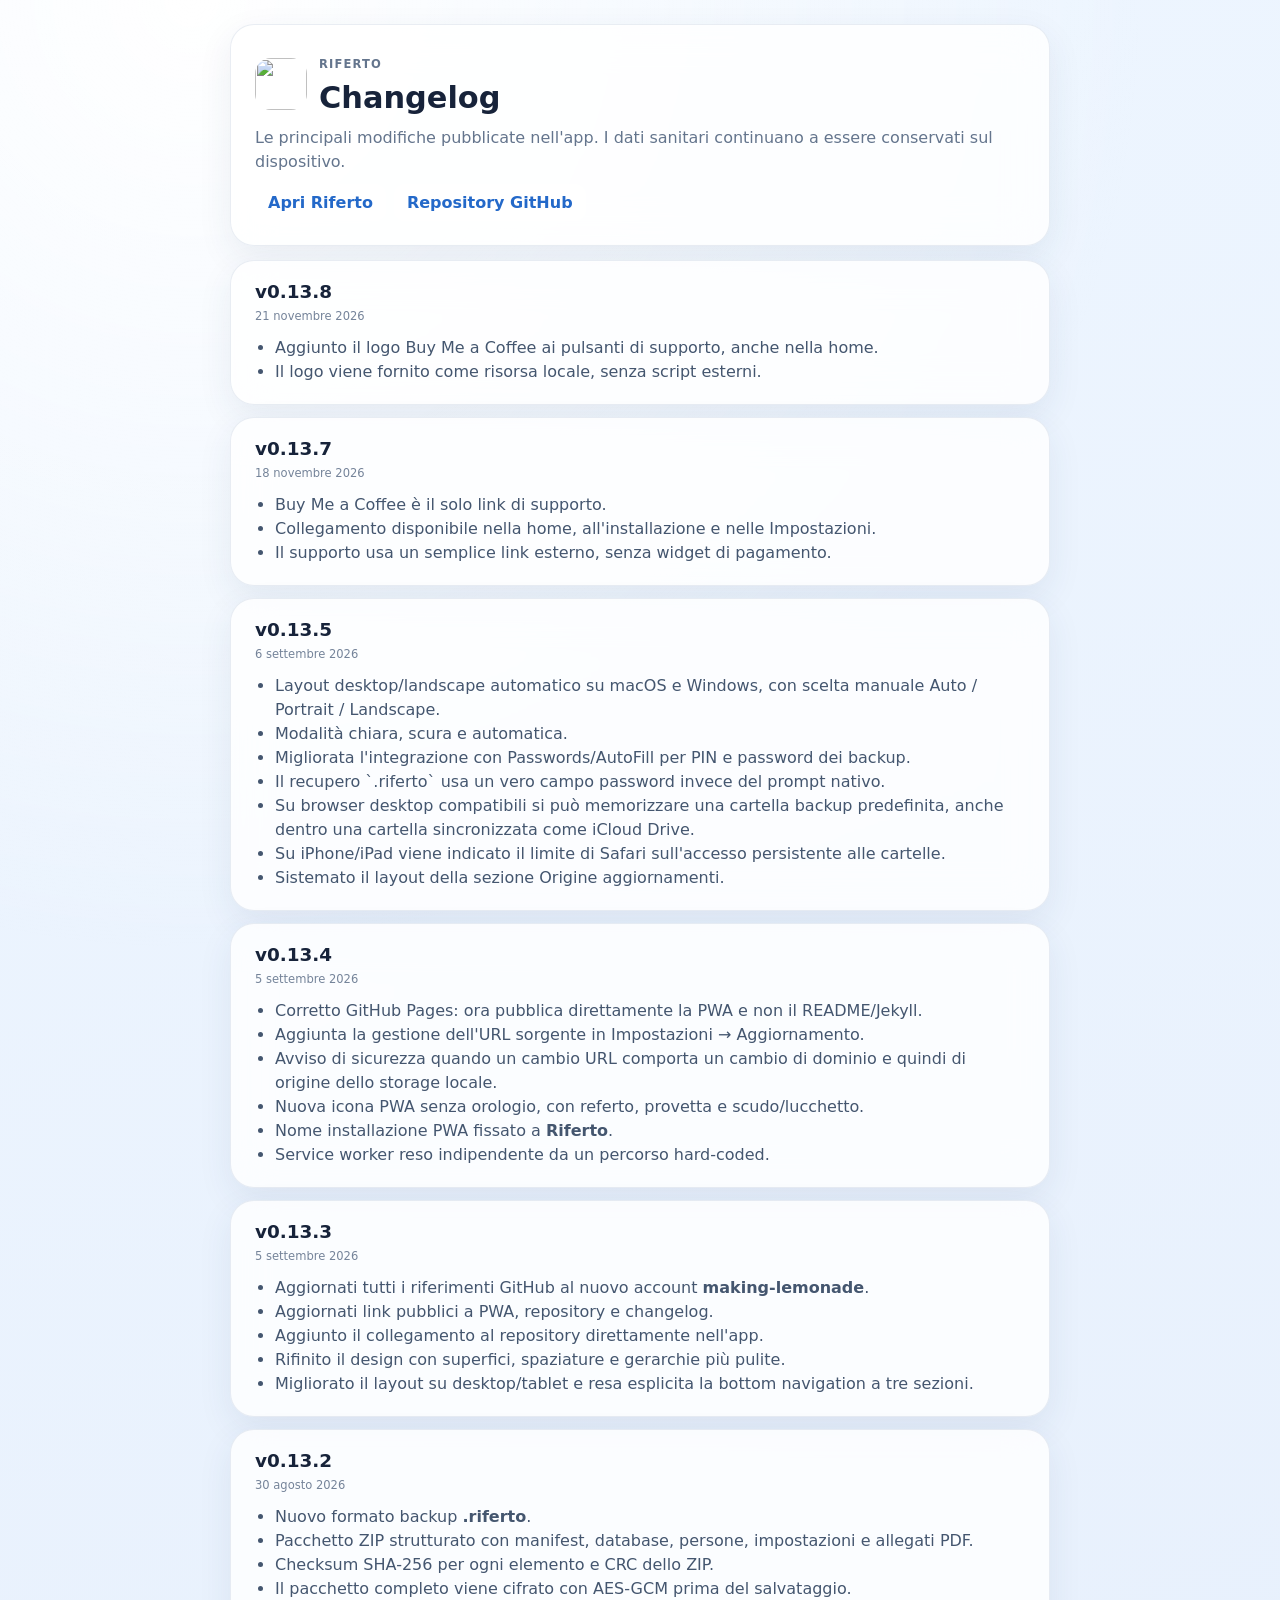
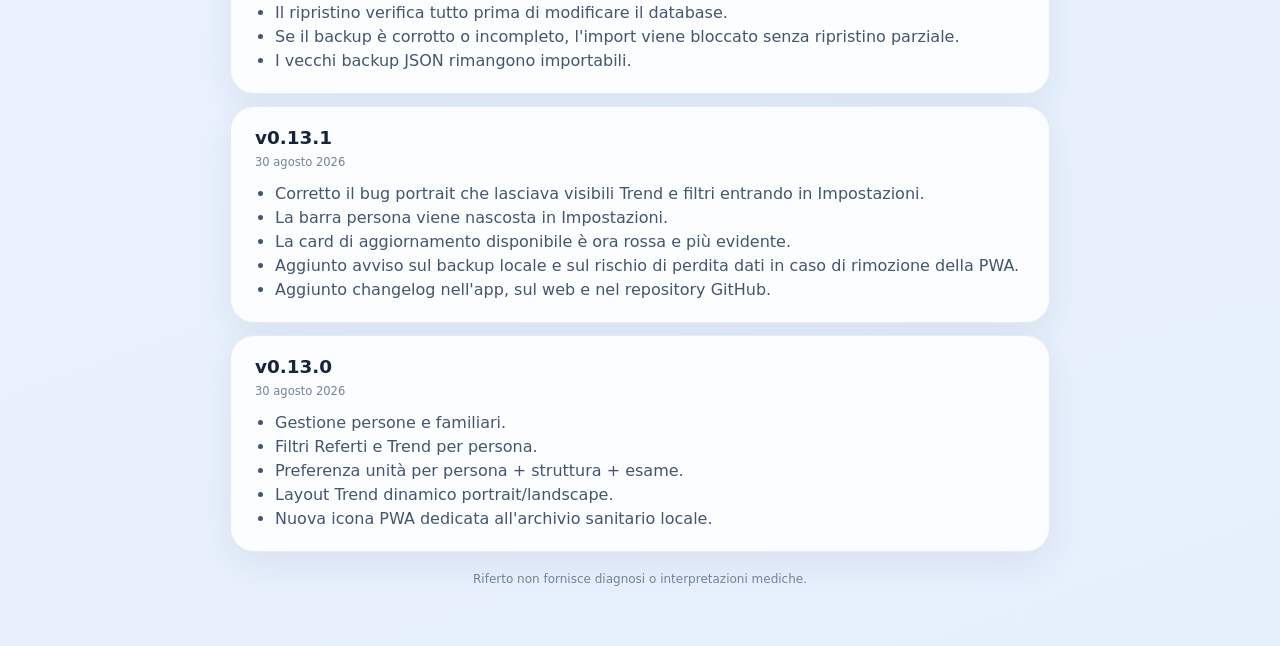
==== riferto/changelog.html @ 2cb1ea5f "ui: add Buy Me a Coffee logo to Riferto v0.13.8" ====
<!doctype html>
<html lang="it">
<head>
  <meta charset="utf-8">
  <meta name="viewport" content="width=device-width,initial-scale=1,viewport-fit=cover">
  <meta name="theme-color" content="#eef4ff">
  <title>Riferto — Changelog</title>
  <link rel="icon" type="image/svg+xml" href="./icon-riferto.svg?v=0.13.5">
  <style>
    :root{font-family:-apple-system,BlinkMacSystemFont,"SF Pro Text",Inter,system-ui,sans-serif;color:#17233a;background:#eef4ff}*{box-sizing:border-box}body{margin:0;min-height:100vh;background:radial-gradient(circle at 15% 0,#fff 0,transparent 38%),linear-gradient(160deg,#eef6ff,#e6effc);padding:24px 16px 48px}.wrap{width:min(820px,100%);margin:auto}.head,.release{background:rgba(255,255,255,.82);backdrop-filter:blur(20px);border:1px solid rgba(83,116,160,.13);box-shadow:0 12px 35px rgba(43,69,108,.08);border-radius:24px}.head{padding:24px;margin-bottom:14px}.brand{display:flex;align-items:center;gap:12px}.icon{width:52px;height:52px;border-radius:16px}.eyebrow{font-size:.72rem;text-transform:uppercase;letter-spacing:.1em;color:#67809f;font-weight:800;margin:0}.head h1{margin:3px 0 4px;font-size:1.9rem}.head p{color:#64758d;margin:7px 0;line-height:1.5}.links{display:flex;flex-wrap:wrap;gap:8px;margin-top:10px}.back{display:inline-flex;padding:9px 13px;border-radius:12px;background:#fff;color:#2469c9;text-decoration:none;font-weight:750}.release{padding:18px 20px;margin-bottom:12px}.release h2{margin:0 0 3px;font-size:1.15rem}.release time{font-size:.72rem;color:#75849a}.release ul{margin:12px 0 0;padding-left:20px;color:#44566f;line-height:1.5}.note{font-size:.75rem;color:#75849a;margin-top:20px;text-align:center}@media(min-width:760px){.release{padding:20px 24px}}
  </style>
</head>
<body><main class="wrap">
  <section class="head"><div class="brand"><img class="icon" src="./icon-riferto.svg?v=0.13.5" alt=""><div><p class="eyebrow">Riferto</p><h1>Changelog</h1></div></div><p>Le principali modifiche pubblicate nell'app. I dati sanitari continuano a essere conservati sul dispositivo.</p><div class="links"><a class="back" href="./">Apri Riferto</a><a class="back" href="https://github.com/making-lemonade/riferto" target="_blank" rel="noopener">Repository GitHub</a></div></section>
  <article class="release"><h2>v0.13.8</h2><time>21 novembre 2026</time><ul><li>Aggiunto il logo Buy Me a Coffee ai pulsanti di supporto, anche nella home.</li><li>Il logo viene fornito come risorsa locale, senza script esterni.</li></ul></article>
  <article class="release"><h2>v0.13.7</h2><time>18 novembre 2026</time><ul><li>Buy Me a Coffee è il solo link di supporto.</li><li>Collegamento disponibile nella home, all'installazione e nelle Impostazioni.</li><li>Il supporto usa un semplice link esterno, senza widget di pagamento.</li></ul></article>
  <article class="release"><h2>v0.13.5</h2><time>6 settembre 2026</time><ul><li>Layout desktop/landscape automatico su macOS e Windows, con scelta manuale Auto / Portrait / Landscape.</li><li>Modalità chiara, scura e automatica.</li><li>Migliorata l'integrazione con Passwords/AutoFill per PIN e password dei backup.</li><li>Il recupero `.riferto` usa un vero campo password invece del prompt nativo.</li><li>Su browser desktop compatibili si può memorizzare una cartella backup predefinita, anche dentro una cartella sincronizzata come iCloud Drive.</li><li>Su iPhone/iPad viene indicato il limite di Safari sull'accesso persistente alle cartelle.</li><li>Sistemato il layout della sezione Origine aggiornamenti.</li></ul></article>
  <article class="release"><h2>v0.13.4</h2><time>5 settembre 2026</time><ul><li>Corretto GitHub Pages: ora pubblica direttamente la PWA e non il README/Jekyll.</li><li>Aggiunta la gestione dell'URL sorgente in Impostazioni → Aggiornamento.</li><li>Avviso di sicurezza quando un cambio URL comporta un cambio di dominio e quindi di origine dello storage locale.</li><li>Nuova icona PWA senza orologio, con referto, provetta e scudo/lucchetto.</li><li>Nome installazione PWA fissato a <strong>Riferto</strong>.</li><li>Service worker reso indipendente da un percorso hard-coded.</li></ul></article>
  <article class="release"><h2>v0.13.3</h2><time>5 settembre 2026</time><ul><li>Aggiornati tutti i riferimenti GitHub al nuovo account <strong>making-lemonade</strong>.</li><li>Aggiornati link pubblici a PWA, repository e changelog.</li><li>Aggiunto il collegamento al repository direttamente nell'app.</li><li>Rifinito il design con superfici, spaziature e gerarchie più pulite.</li><li>Migliorato il layout su desktop/tablet e resa esplicita la bottom navigation a tre sezioni.</li></ul></article>
  <article class="release"><h2>v0.13.2</h2><time>30 agosto 2026</time><ul><li>Nuovo formato backup <strong>.riferto</strong>.</li><li>Pacchetto ZIP strutturato con manifest, database, persone, impostazioni e allegati PDF.</li><li>Checksum SHA-256 per ogni elemento e CRC dello ZIP.</li><li>Il pacchetto completo viene cifrato con AES-GCM prima del salvataggio.</li><li>Il ripristino verifica tutto prima di modificare il database.</li><li>Se il backup è corrotto o incompleto, l'import viene bloccato senza ripristino parziale.</li><li>I vecchi backup JSON rimangono importabili.</li></ul></article>
  <article class="release"><h2>v0.13.1</h2><time>30 agosto 2026</time><ul><li>Corretto il bug portrait che lasciava visibili Trend e filtri entrando in Impostazioni.</li><li>La barra persona viene nascosta in Impostazioni.</li><li>La card di aggiornamento disponibile è ora rossa e più evidente.</li><li>Aggiunto avviso sul backup locale e sul rischio di perdita dati in caso di rimozione della PWA.</li><li>Aggiunto changelog nell'app, sul web e nel repository GitHub.</li></ul></article>
  <article class="release"><h2>v0.13.0</h2><time>30 agosto 2026</time><ul><li>Gestione persone e familiari.</li><li>Filtri Referti e Trend per persona.</li><li>Preferenza unità per persona + struttura + esame.</li><li>Layout Trend dinamico portrait/landscape.</li><li>Nuova icona PWA dedicata all'archivio sanitario locale.</li></ul></article>
  <p class="note">Riferto non fornisce diagnosi o interpretazioni mediche.</p>
</main></body></html>
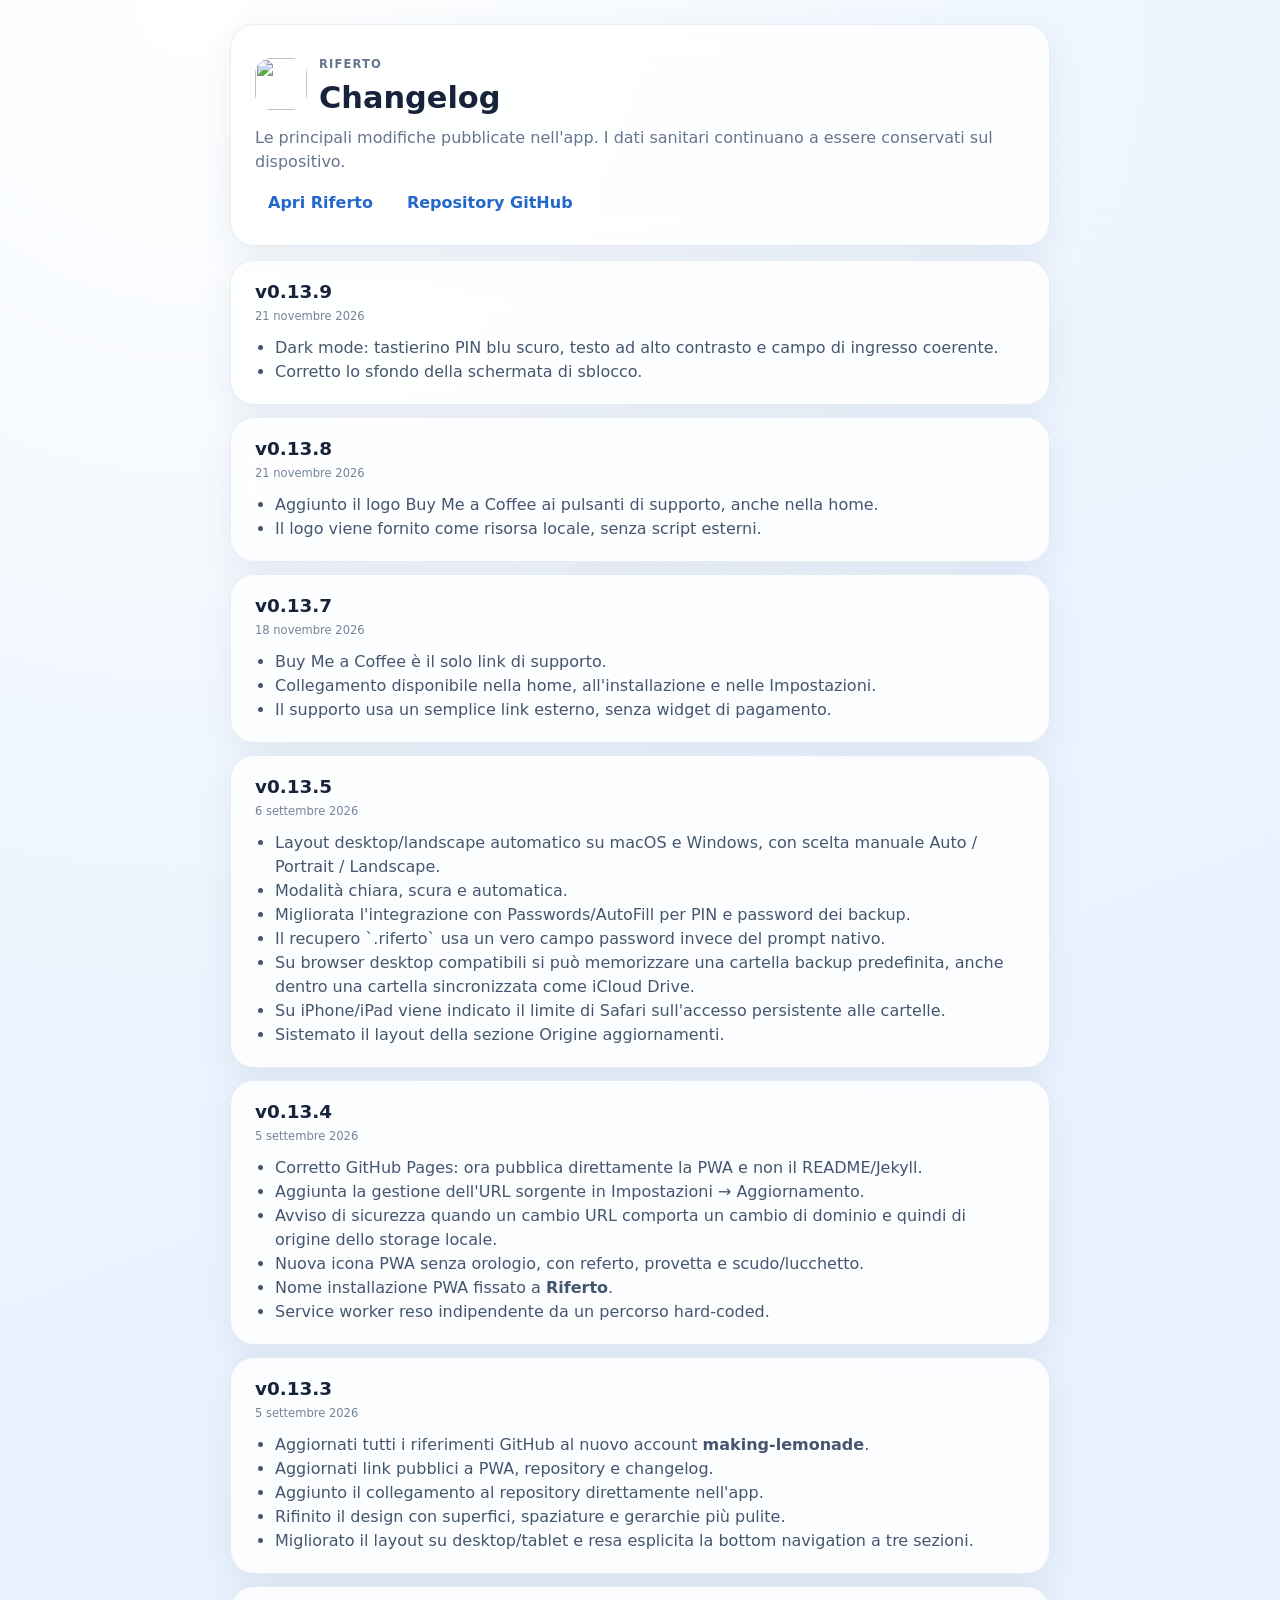
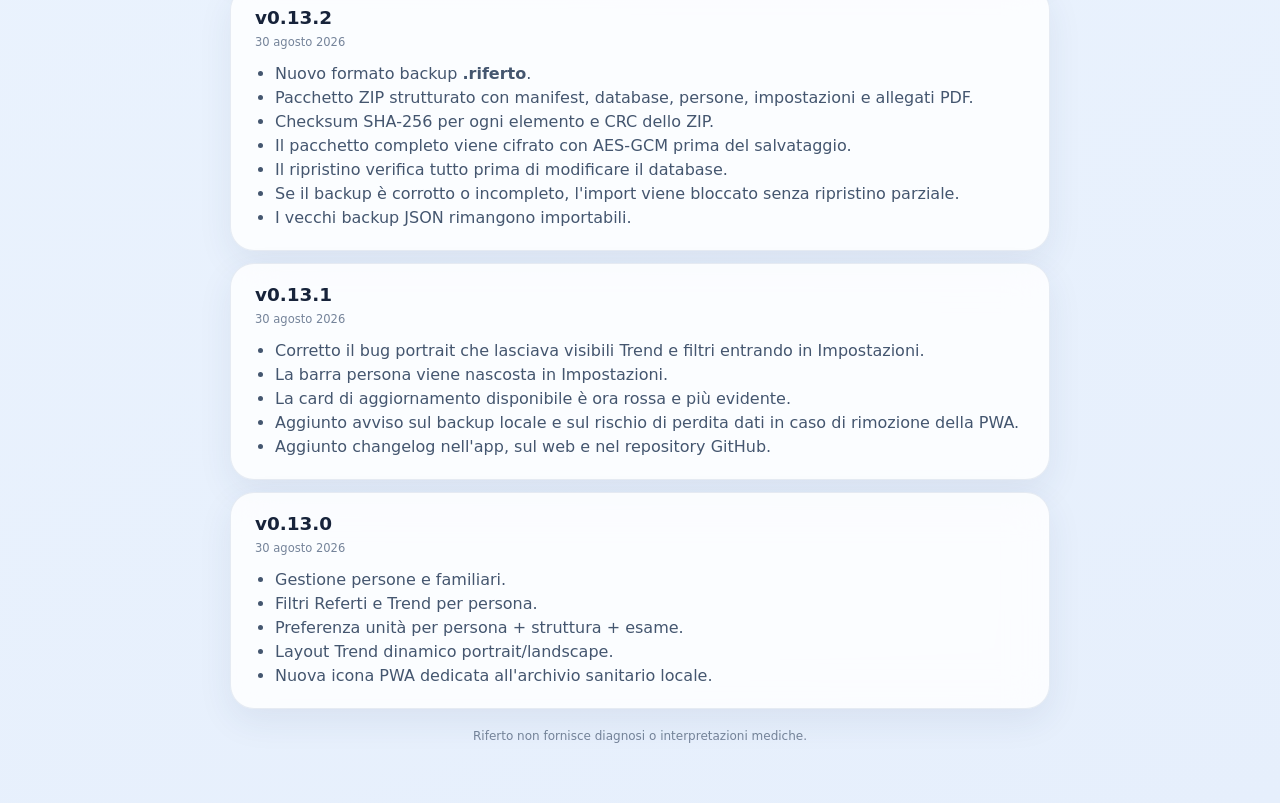
==== commit 3cb9f584: "fix: improve dark-mode unlock contrast (Riferto v0.13.9)" ====
--- a/riferto/changelog.html
+++ b/riferto/changelog.html
@@ -12,6 +12,7 @@
 </head>
 <body><main class="wrap">
   <section class="head"><div class="brand"><img class="icon" src="./icon-riferto.svg?v=0.13.5" alt=""><div><p class="eyebrow">Riferto</p><h1>Changelog</h1></div></div><p>Le principali modifiche pubblicate nell'app. I dati sanitari continuano a essere conservati sul dispositivo.</p><div class="links"><a class="back" href="./">Apri Riferto</a><a class="back" href="https://github.com/making-lemonade/riferto" target="_blank" rel="noopener">Repository GitHub</a></div></section>
+  <article class="release"><h2>v0.13.9</h2><time>21 novembre 2026</time><ul><li>Dark mode: tastierino PIN blu scuro, testo ad alto contrasto e campo di ingresso coerente.</li><li>Corretto lo sfondo della schermata di sblocco.</li></ul></article>
   <article class="release"><h2>v0.13.8</h2><time>21 novembre 2026</time><ul><li>Aggiunto il logo Buy Me a Coffee ai pulsanti di supporto, anche nella home.</li><li>Il logo viene fornito come risorsa locale, senza script esterni.</li></ul></article>
   <article class="release"><h2>v0.13.7</h2><time>18 novembre 2026</time><ul><li>Buy Me a Coffee è il solo link di supporto.</li><li>Collegamento disponibile nella home, all'installazione e nelle Impostazioni.</li><li>Il supporto usa un semplice link esterno, senza widget di pagamento.</li></ul></article>
   <article class="release"><h2>v0.13.5</h2><time>6 settembre 2026</time><ul><li>Layout desktop/landscape automatico su macOS e Windows, con scelta manuale Auto / Portrait / Landscape.</li><li>Modalità chiara, scura e automatica.</li><li>Migliorata l'integrazione con Passwords/AutoFill per PIN e password dei backup.</li><li>Il recupero `.riferto` usa un vero campo password invece del prompt nativo.</li><li>Su browser desktop compatibili si può memorizzare una cartella backup predefinita, anche dentro una cartella sincronizzata come iCloud Drive.</li><li>Su iPhone/iPad viene indicato il limite di Safari sull'accesso persistente alle cartelle.</li><li>Sistemato il layout della sezione Origine aggiornamenti.</li></ul></article>
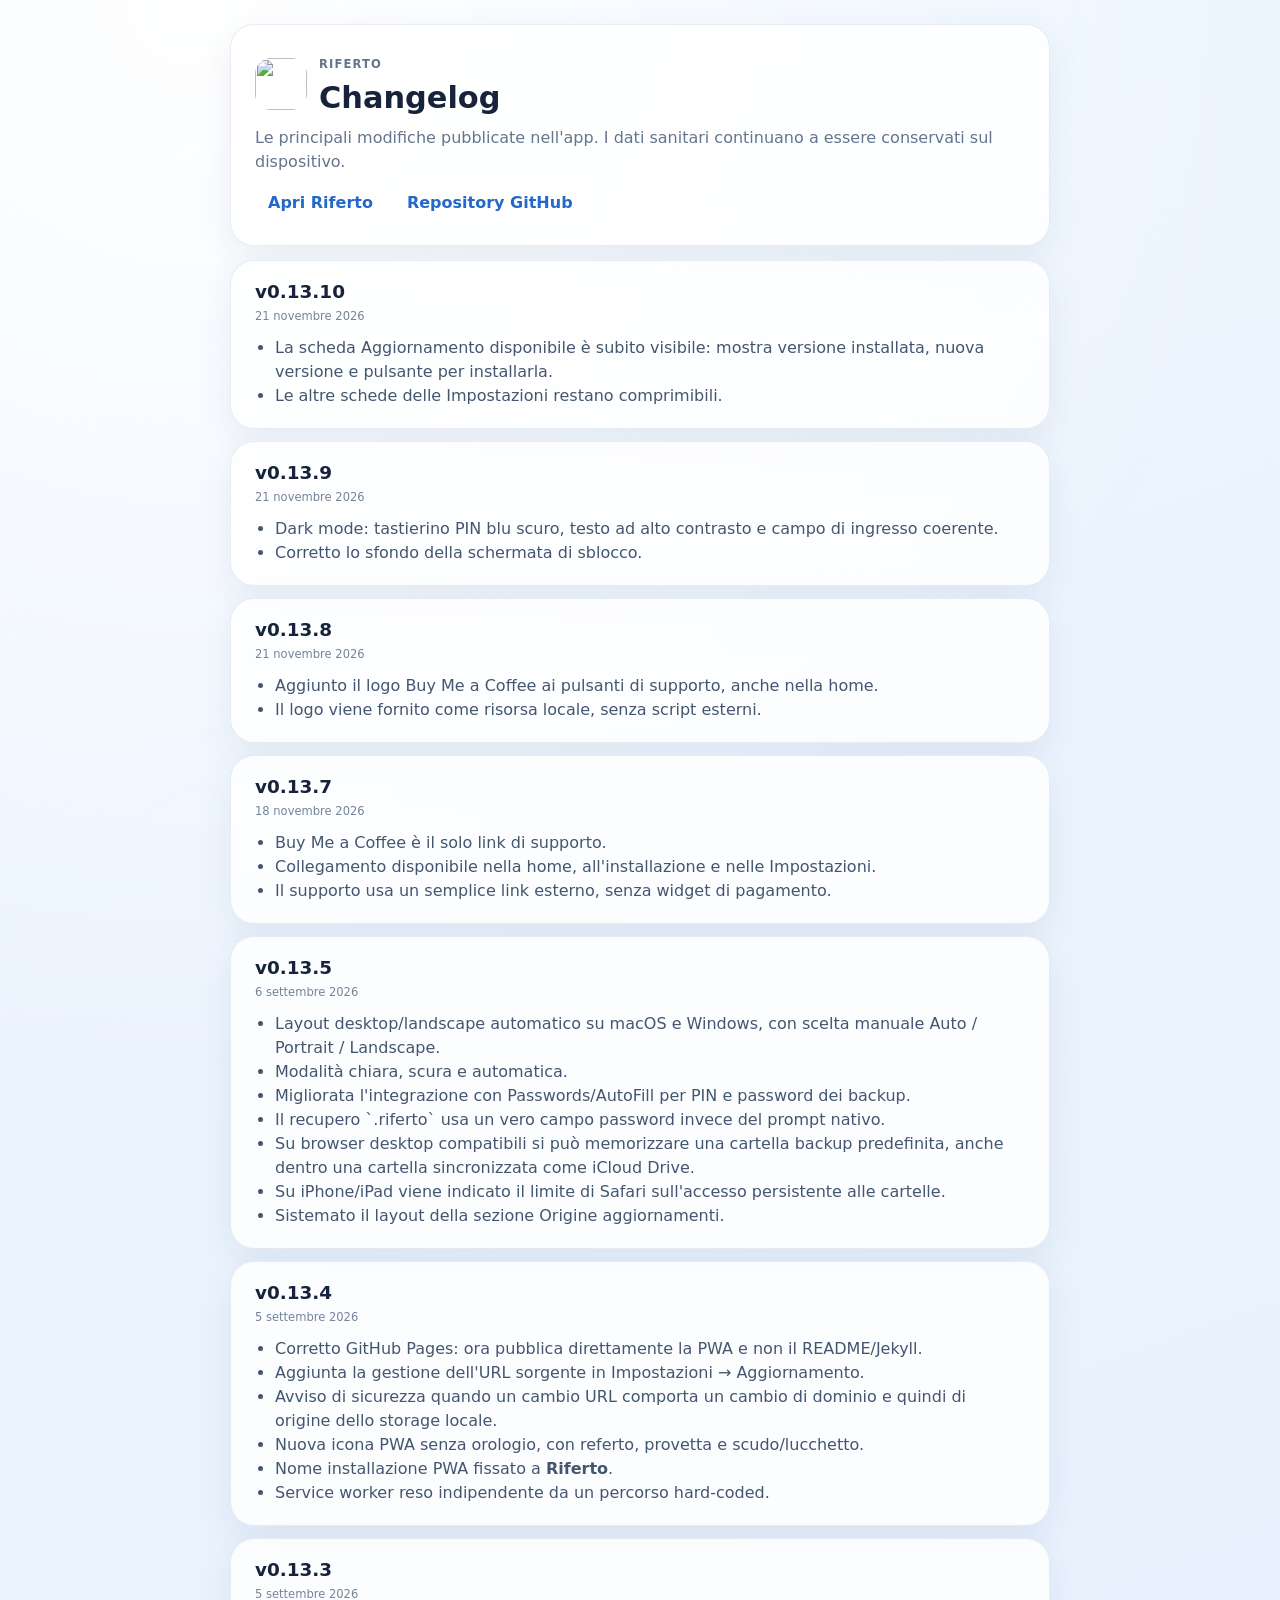
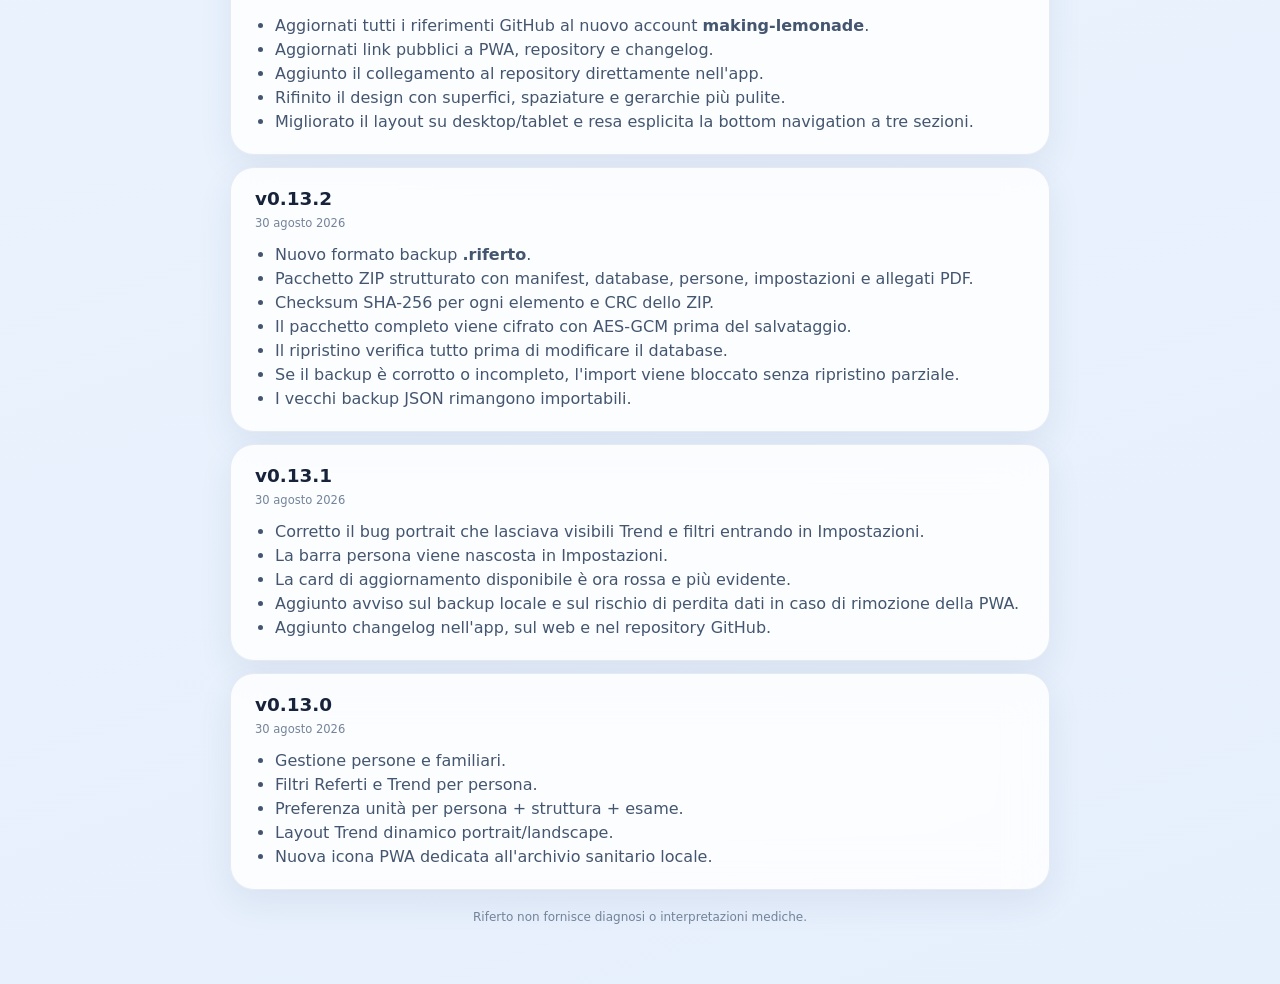
==== commit fd165001: "fix: show available updates and install button without expanding settings (v0.13.10)" ====
--- a/riferto/changelog.html
+++ b/riferto/changelog.html
@@ -12,6 +12,7 @@
 </head>
 <body><main class="wrap">
   <section class="head"><div class="brand"><img class="icon" src="./icon-riferto.svg?v=0.13.5" alt=""><div><p class="eyebrow">Riferto</p><h1>Changelog</h1></div></div><p>Le principali modifiche pubblicate nell'app. I dati sanitari continuano a essere conservati sul dispositivo.</p><div class="links"><a class="back" href="./">Apri Riferto</a><a class="back" href="https://github.com/making-lemonade/riferto" target="_blank" rel="noopener">Repository GitHub</a></div></section>
+  <article class="release"><h2>v0.13.10</h2><time>21 novembre 2026</time><ul><li>La scheda Aggiornamento disponibile è subito visibile: mostra versione installata, nuova versione e pulsante per installarla.</li><li>Le altre schede delle Impostazioni restano comprimibili.</li></ul></article>
   <article class="release"><h2>v0.13.9</h2><time>21 novembre 2026</time><ul><li>Dark mode: tastierino PIN blu scuro, testo ad alto contrasto e campo di ingresso coerente.</li><li>Corretto lo sfondo della schermata di sblocco.</li></ul></article>
   <article class="release"><h2>v0.13.8</h2><time>21 novembre 2026</time><ul><li>Aggiunto il logo Buy Me a Coffee ai pulsanti di supporto, anche nella home.</li><li>Il logo viene fornito come risorsa locale, senza script esterni.</li></ul></article>
   <article class="release"><h2>v0.13.7</h2><time>18 novembre 2026</time><ul><li>Buy Me a Coffee è il solo link di supporto.</li><li>Collegamento disponibile nella home, all'installazione e nelle Impostazioni.</li><li>Il supporto usa un semplice link esterno, senza widget di pagamento.</li></ul></article>
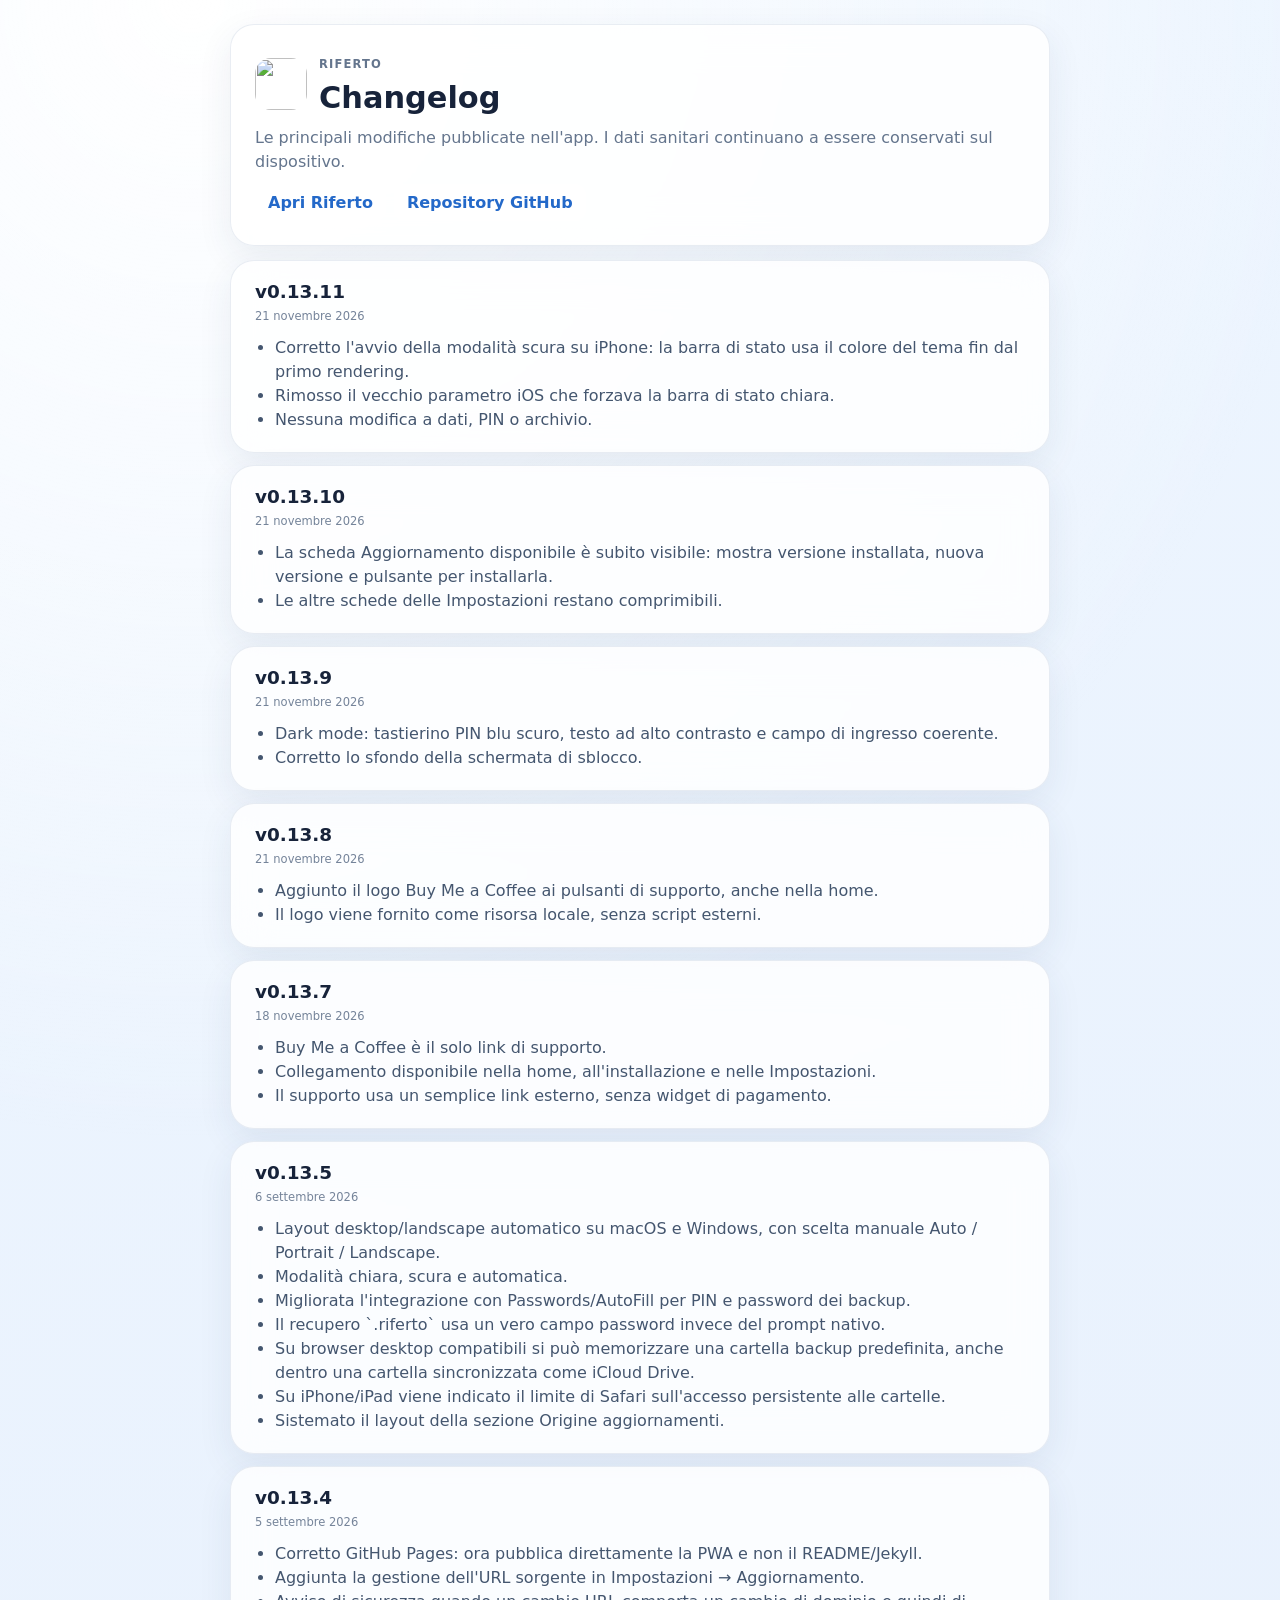
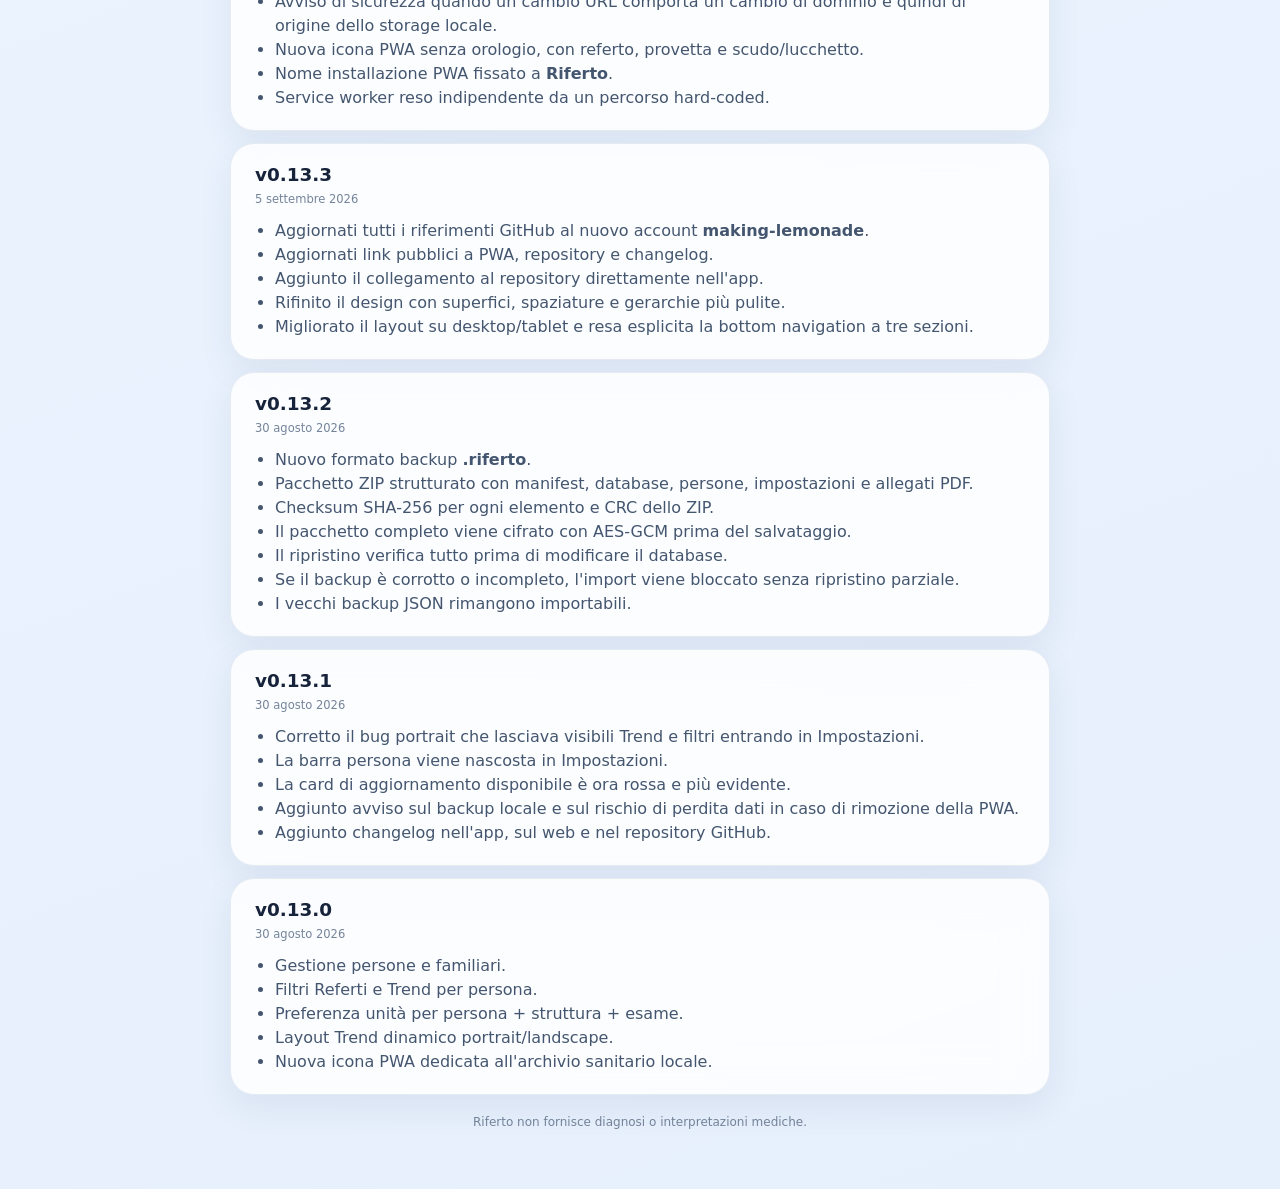
==== commit 90c6f1a7: "fix(iOS): match standalone status bar to initial Riferto theme (v0.13.11)" ====
--- a/riferto/changelog.html
+++ b/riferto/changelog.html
@@ -12,6 +12,7 @@
 </head>
 <body><main class="wrap">
   <section class="head"><div class="brand"><img class="icon" src="./icon-riferto.svg?v=0.13.5" alt=""><div><p class="eyebrow">Riferto</p><h1>Changelog</h1></div></div><p>Le principali modifiche pubblicate nell'app. I dati sanitari continuano a essere conservati sul dispositivo.</p><div class="links"><a class="back" href="./">Apri Riferto</a><a class="back" href="https://github.com/making-lemonade/riferto" target="_blank" rel="noopener">Repository GitHub</a></div></section>
+  <article class="release"><h2>v0.13.11</h2><time>21 novembre 2026</time><ul><li>Corretto l'avvio della modalità scura su iPhone: la barra di stato usa il colore del tema fin dal primo rendering.</li><li>Rimosso il vecchio parametro iOS che forzava la barra di stato chiara.</li><li>Nessuna modifica a dati, PIN o archivio.</li></ul></article>
   <article class="release"><h2>v0.13.10</h2><time>21 novembre 2026</time><ul><li>La scheda Aggiornamento disponibile è subito visibile: mostra versione installata, nuova versione e pulsante per installarla.</li><li>Le altre schede delle Impostazioni restano comprimibili.</li></ul></article>
   <article class="release"><h2>v0.13.9</h2><time>21 novembre 2026</time><ul><li>Dark mode: tastierino PIN blu scuro, testo ad alto contrasto e campo di ingresso coerente.</li><li>Corretto lo sfondo della schermata di sblocco.</li></ul></article>
   <article class="release"><h2>v0.13.8</h2><time>21 novembre 2026</time><ul><li>Aggiunto il logo Buy Me a Coffee ai pulsanti di supporto, anche nella home.</li><li>Il logo viene fornito come risorsa locale, senza script esterni.</li></ul></article>
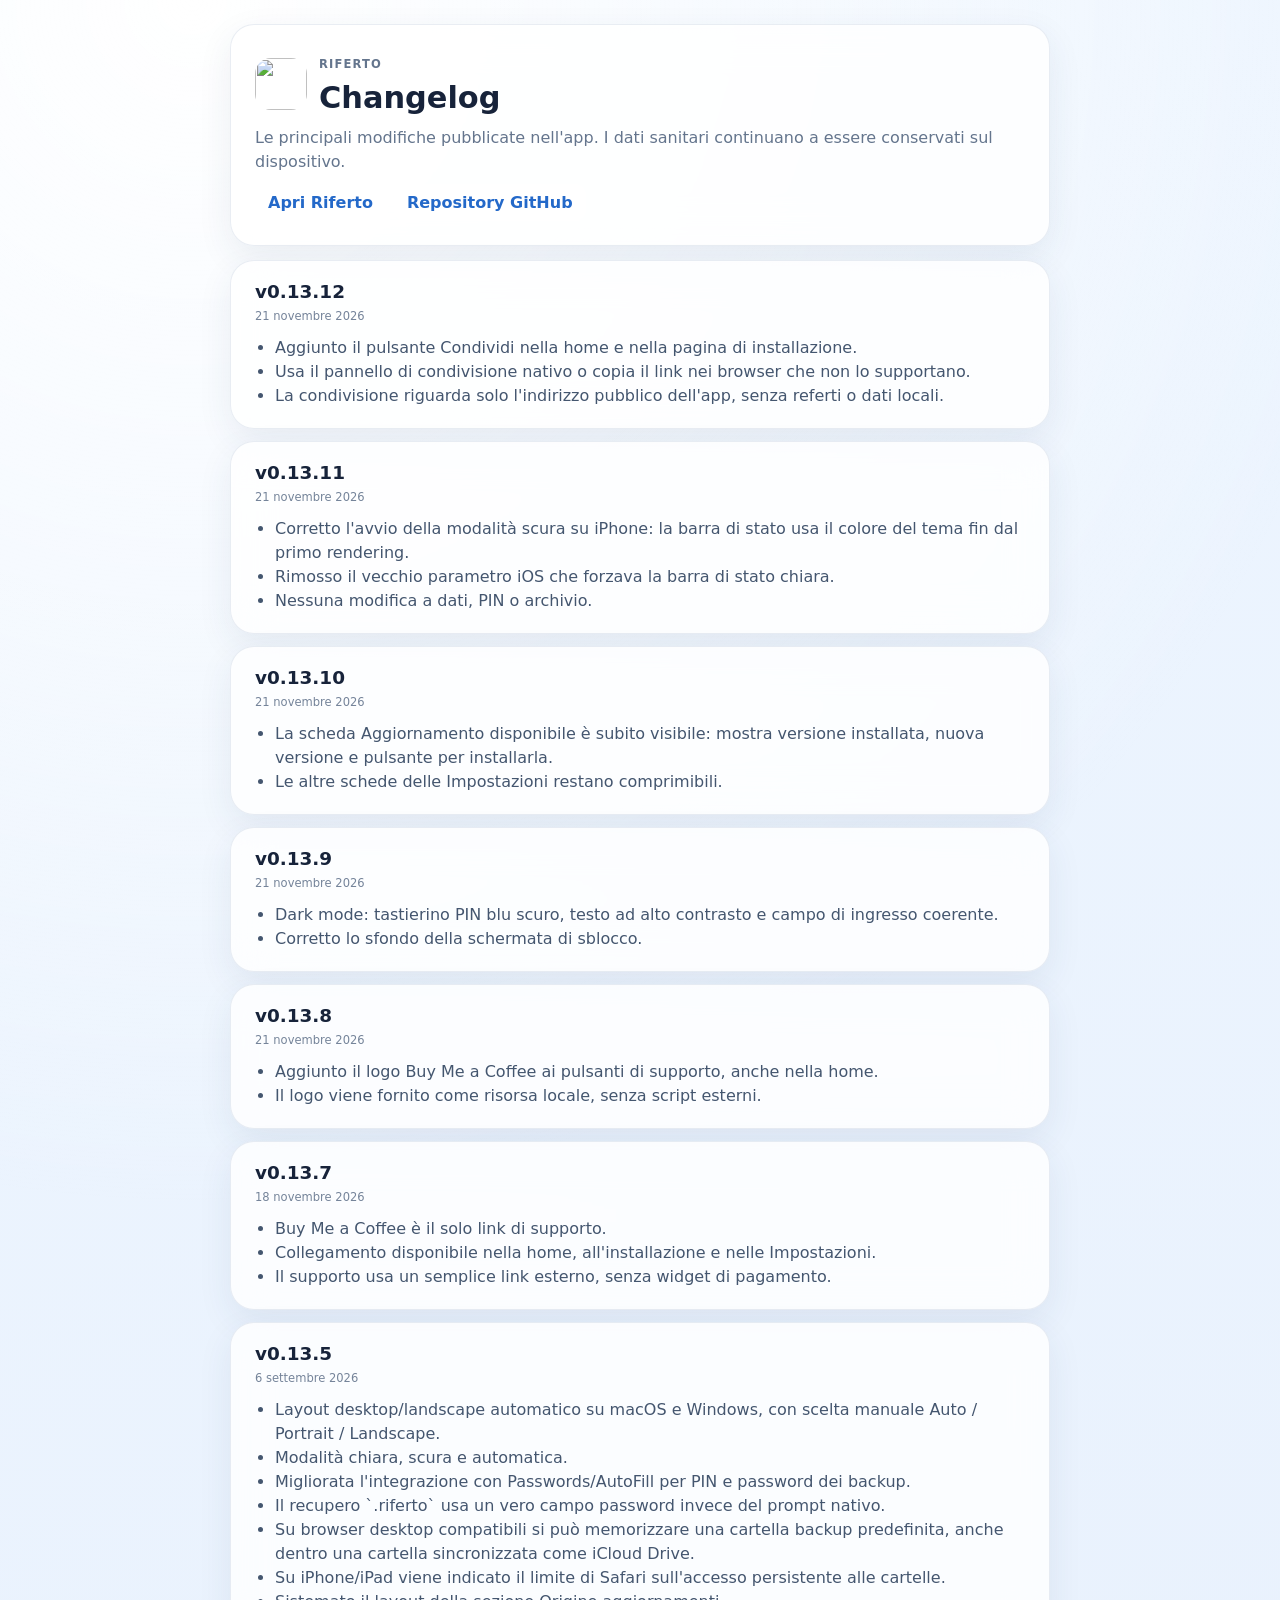
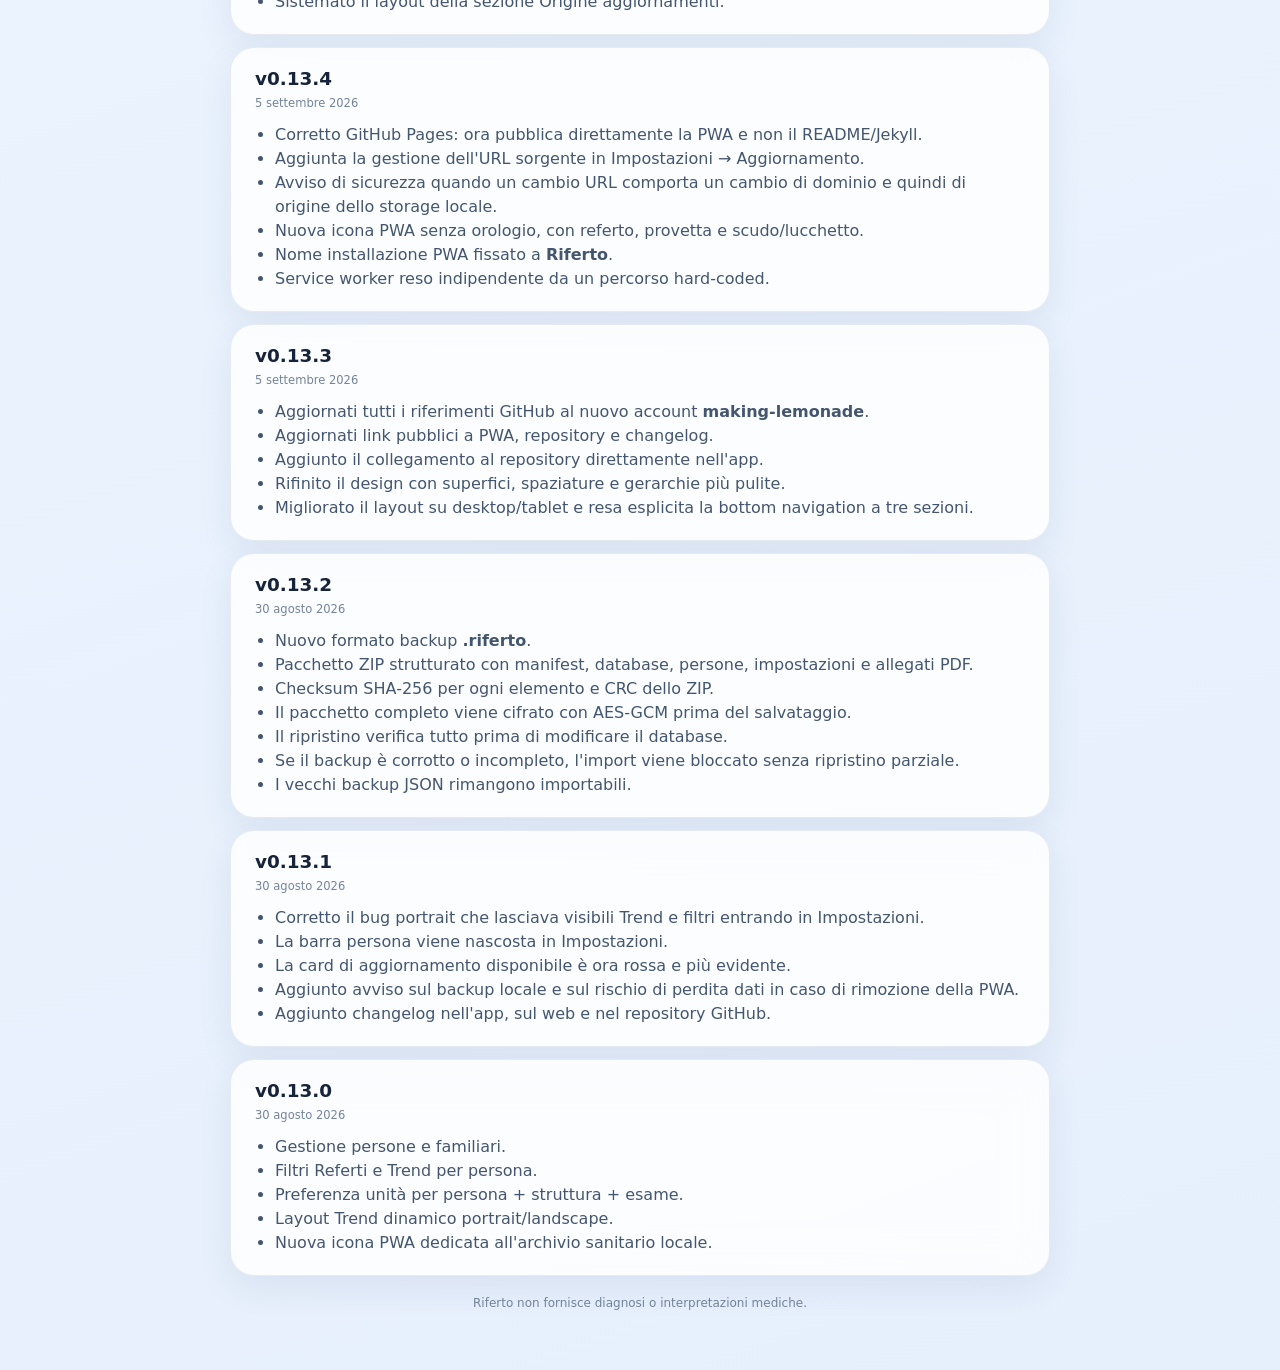
==== commit 77fdf199: "feat: share Riferto public app link from iPhone and browsers (v0.13.12)" ====
--- a/riferto/changelog.html
+++ b/riferto/changelog.html
@@ -12,6 +12,7 @@
 </head>
 <body><main class="wrap">
   <section class="head"><div class="brand"><img class="icon" src="./icon-riferto.svg?v=0.13.5" alt=""><div><p class="eyebrow">Riferto</p><h1>Changelog</h1></div></div><p>Le principali modifiche pubblicate nell'app. I dati sanitari continuano a essere conservati sul dispositivo.</p><div class="links"><a class="back" href="./">Apri Riferto</a><a class="back" href="https://github.com/making-lemonade/riferto" target="_blank" rel="noopener">Repository GitHub</a></div></section>
+  <article class="release"><h2>v0.13.12</h2><time>21 novembre 2026</time><ul><li>Aggiunto il pulsante Condividi nella home e nella pagina di installazione.</li><li>Usa il pannello di condivisione nativo o copia il link nei browser che non lo supportano.</li><li>La condivisione riguarda solo l'indirizzo pubblico dell'app, senza referti o dati locali.</li></ul></article>
   <article class="release"><h2>v0.13.11</h2><time>21 novembre 2026</time><ul><li>Corretto l'avvio della modalità scura su iPhone: la barra di stato usa il colore del tema fin dal primo rendering.</li><li>Rimosso il vecchio parametro iOS che forzava la barra di stato chiara.</li><li>Nessuna modifica a dati, PIN o archivio.</li></ul></article>
   <article class="release"><h2>v0.13.10</h2><time>21 novembre 2026</time><ul><li>La scheda Aggiornamento disponibile è subito visibile: mostra versione installata, nuova versione e pulsante per installarla.</li><li>Le altre schede delle Impostazioni restano comprimibili.</li></ul></article>
   <article class="release"><h2>v0.13.9</h2><time>21 novembre 2026</time><ul><li>Dark mode: tastierino PIN blu scuro, testo ad alto contrasto e campo di ingresso coerente.</li><li>Corretto lo sfondo della schermata di sblocco.</li></ul></article>
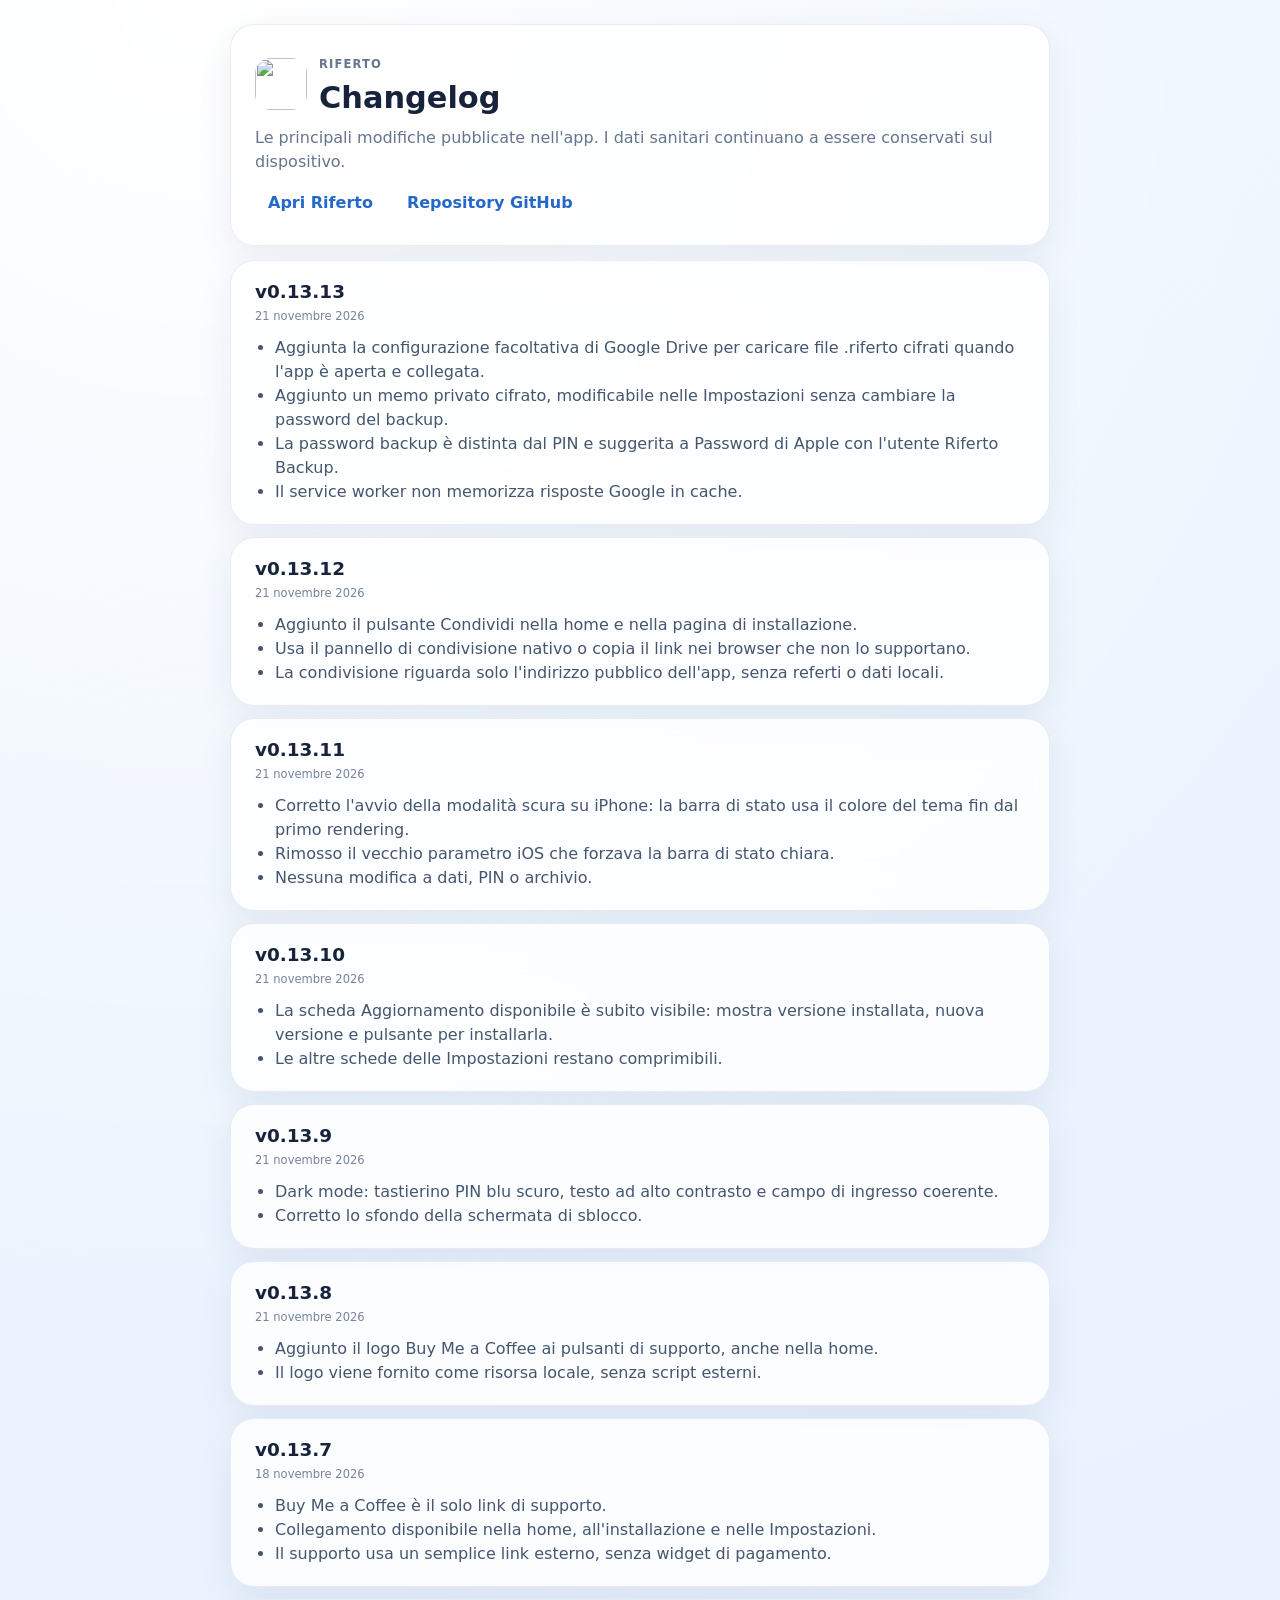
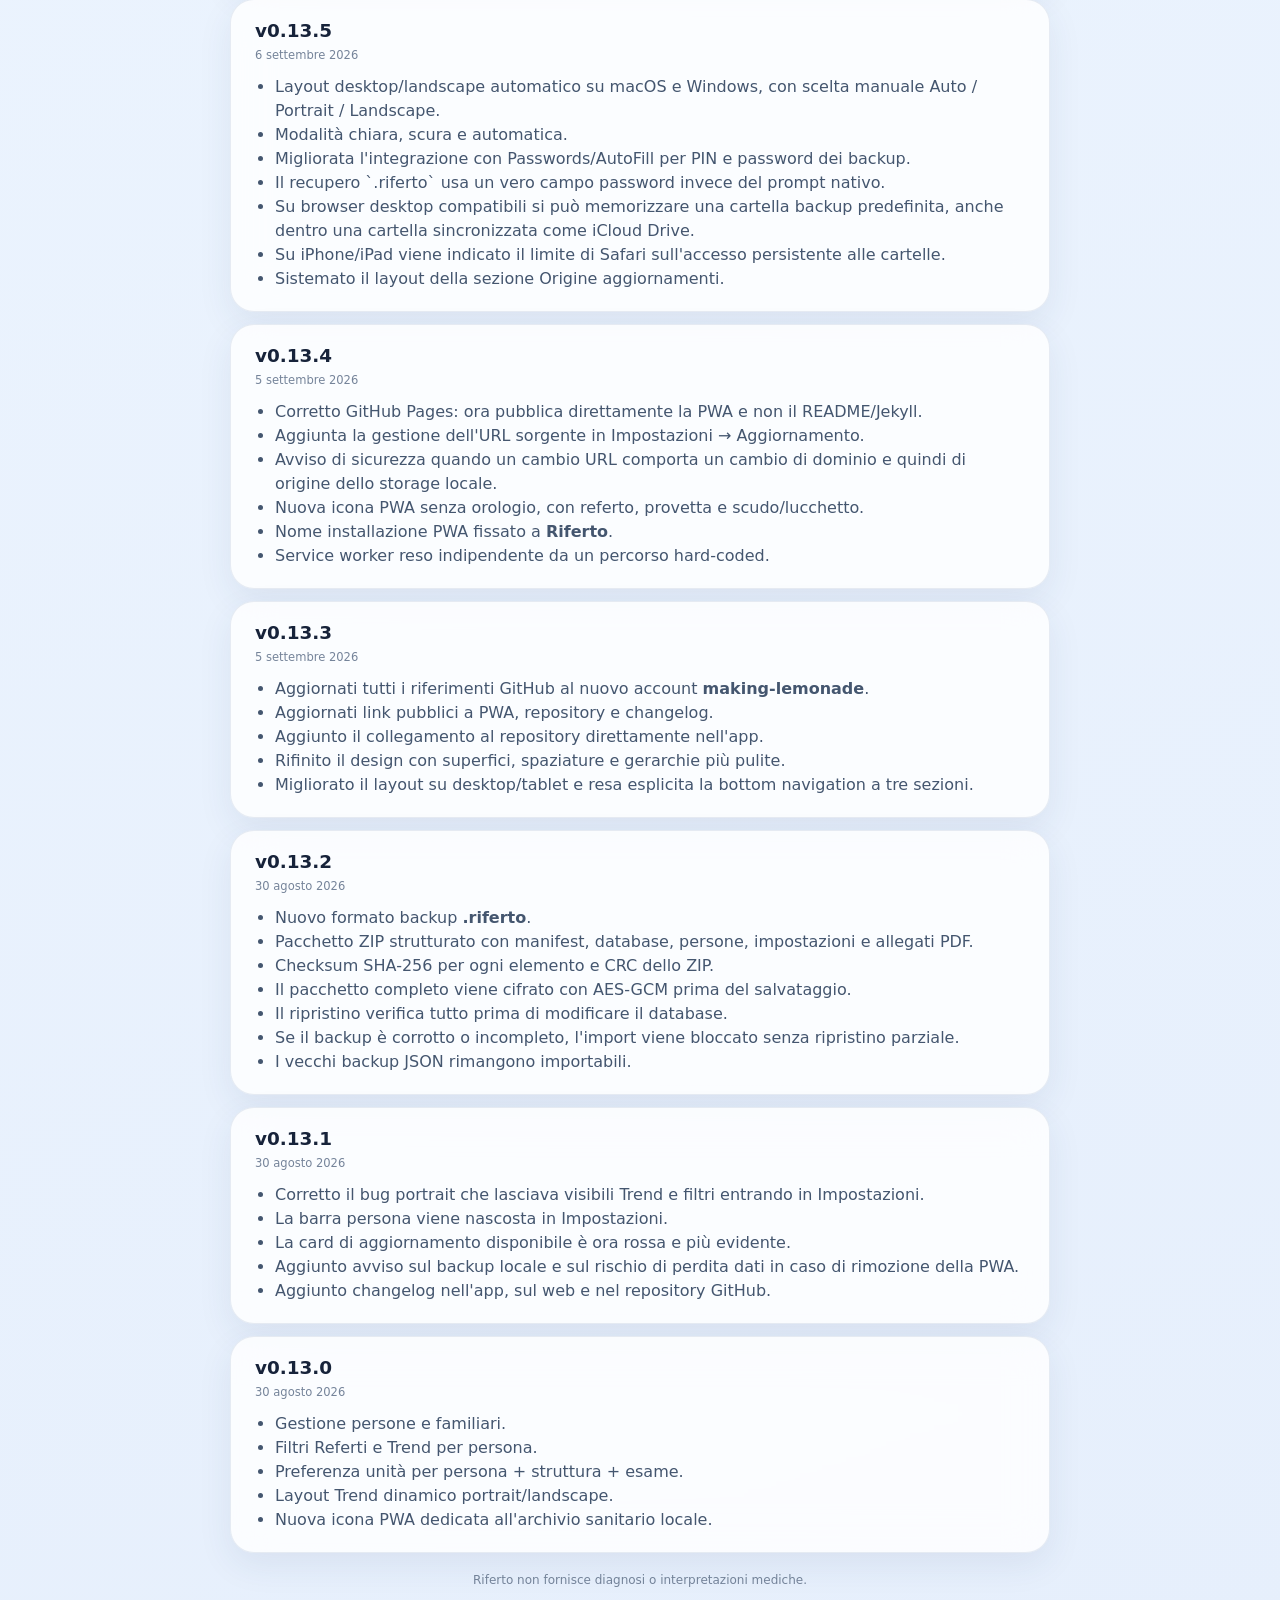
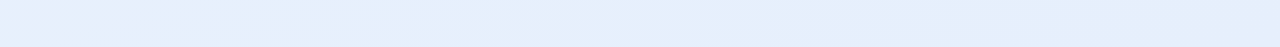
==== commit d6a7589a: "feat: wire Google Drive encrypted backups and separate Apple Passwords backup memo (v0.13.13)" ====
--- a/riferto/changelog.html
+++ b/riferto/changelog.html
@@ -12,6 +12,7 @@
 </head>
 <body><main class="wrap">
   <section class="head"><div class="brand"><img class="icon" src="./icon-riferto.svg?v=0.13.5" alt=""><div><p class="eyebrow">Riferto</p><h1>Changelog</h1></div></div><p>Le principali modifiche pubblicate nell'app. I dati sanitari continuano a essere conservati sul dispositivo.</p><div class="links"><a class="back" href="./">Apri Riferto</a><a class="back" href="https://github.com/making-lemonade/riferto" target="_blank" rel="noopener">Repository GitHub</a></div></section>
+  <article class="release"><h2>v0.13.13</h2><time>21 novembre 2026</time><ul><li>Aggiunta la configurazione facoltativa di Google Drive per caricare file .riferto cifrati quando l'app è aperta e collegata.</li><li>Aggiunto un memo privato cifrato, modificabile nelle Impostazioni senza cambiare la password del backup.</li><li>La password backup è distinta dal PIN e suggerita a Password di Apple con l'utente Riferto Backup.</li><li>Il service worker non memorizza risposte Google in cache.</li></ul></article>
   <article class="release"><h2>v0.13.12</h2><time>21 novembre 2026</time><ul><li>Aggiunto il pulsante Condividi nella home e nella pagina di installazione.</li><li>Usa il pannello di condivisione nativo o copia il link nei browser che non lo supportano.</li><li>La condivisione riguarda solo l'indirizzo pubblico dell'app, senza referti o dati locali.</li></ul></article>
   <article class="release"><h2>v0.13.11</h2><time>21 novembre 2026</time><ul><li>Corretto l'avvio della modalità scura su iPhone: la barra di stato usa il colore del tema fin dal primo rendering.</li><li>Rimosso il vecchio parametro iOS che forzava la barra di stato chiara.</li><li>Nessuna modifica a dati, PIN o archivio.</li></ul></article>
   <article class="release"><h2>v0.13.10</h2><time>21 novembre 2026</time><ul><li>La scheda Aggiornamento disponibile è subito visibile: mostra versione installata, nuova versione e pulsante per installarla.</li><li>Le altre schede delle Impostazioni restano comprimibili.</li></ul></article>
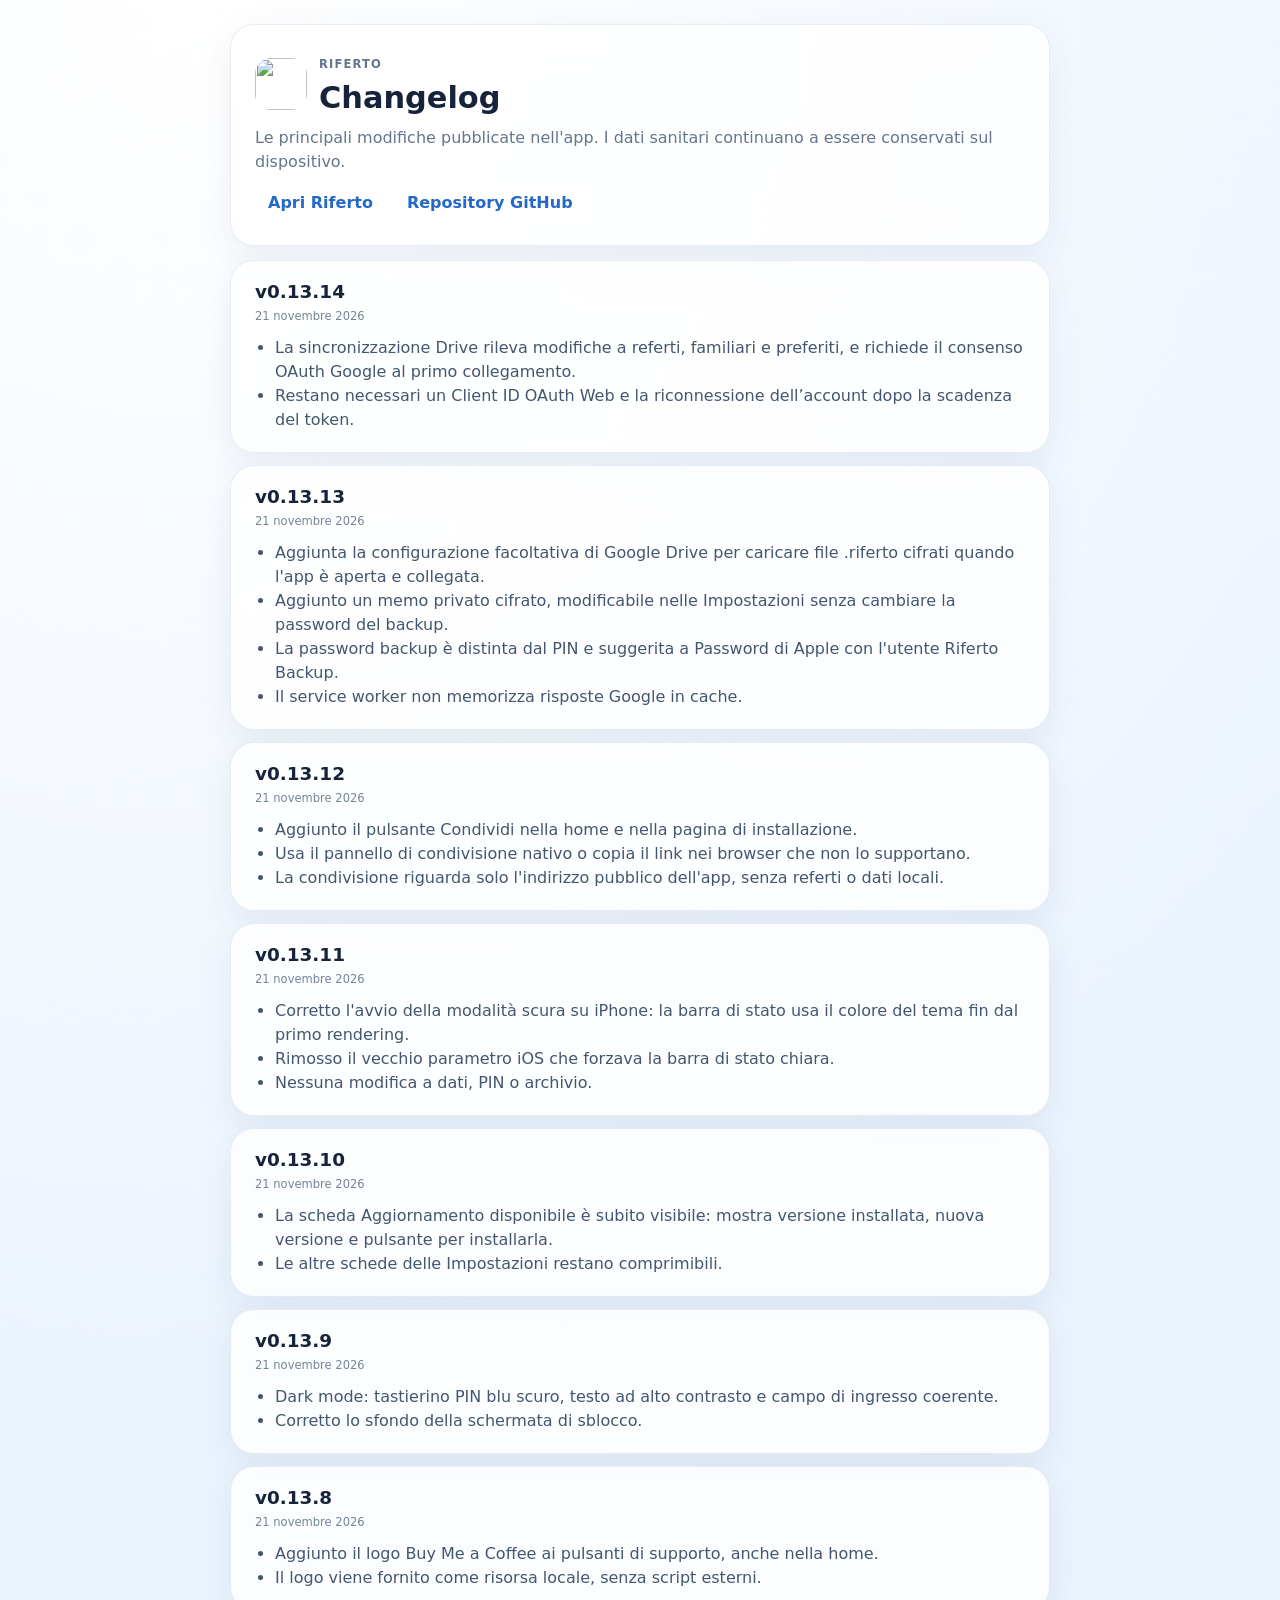
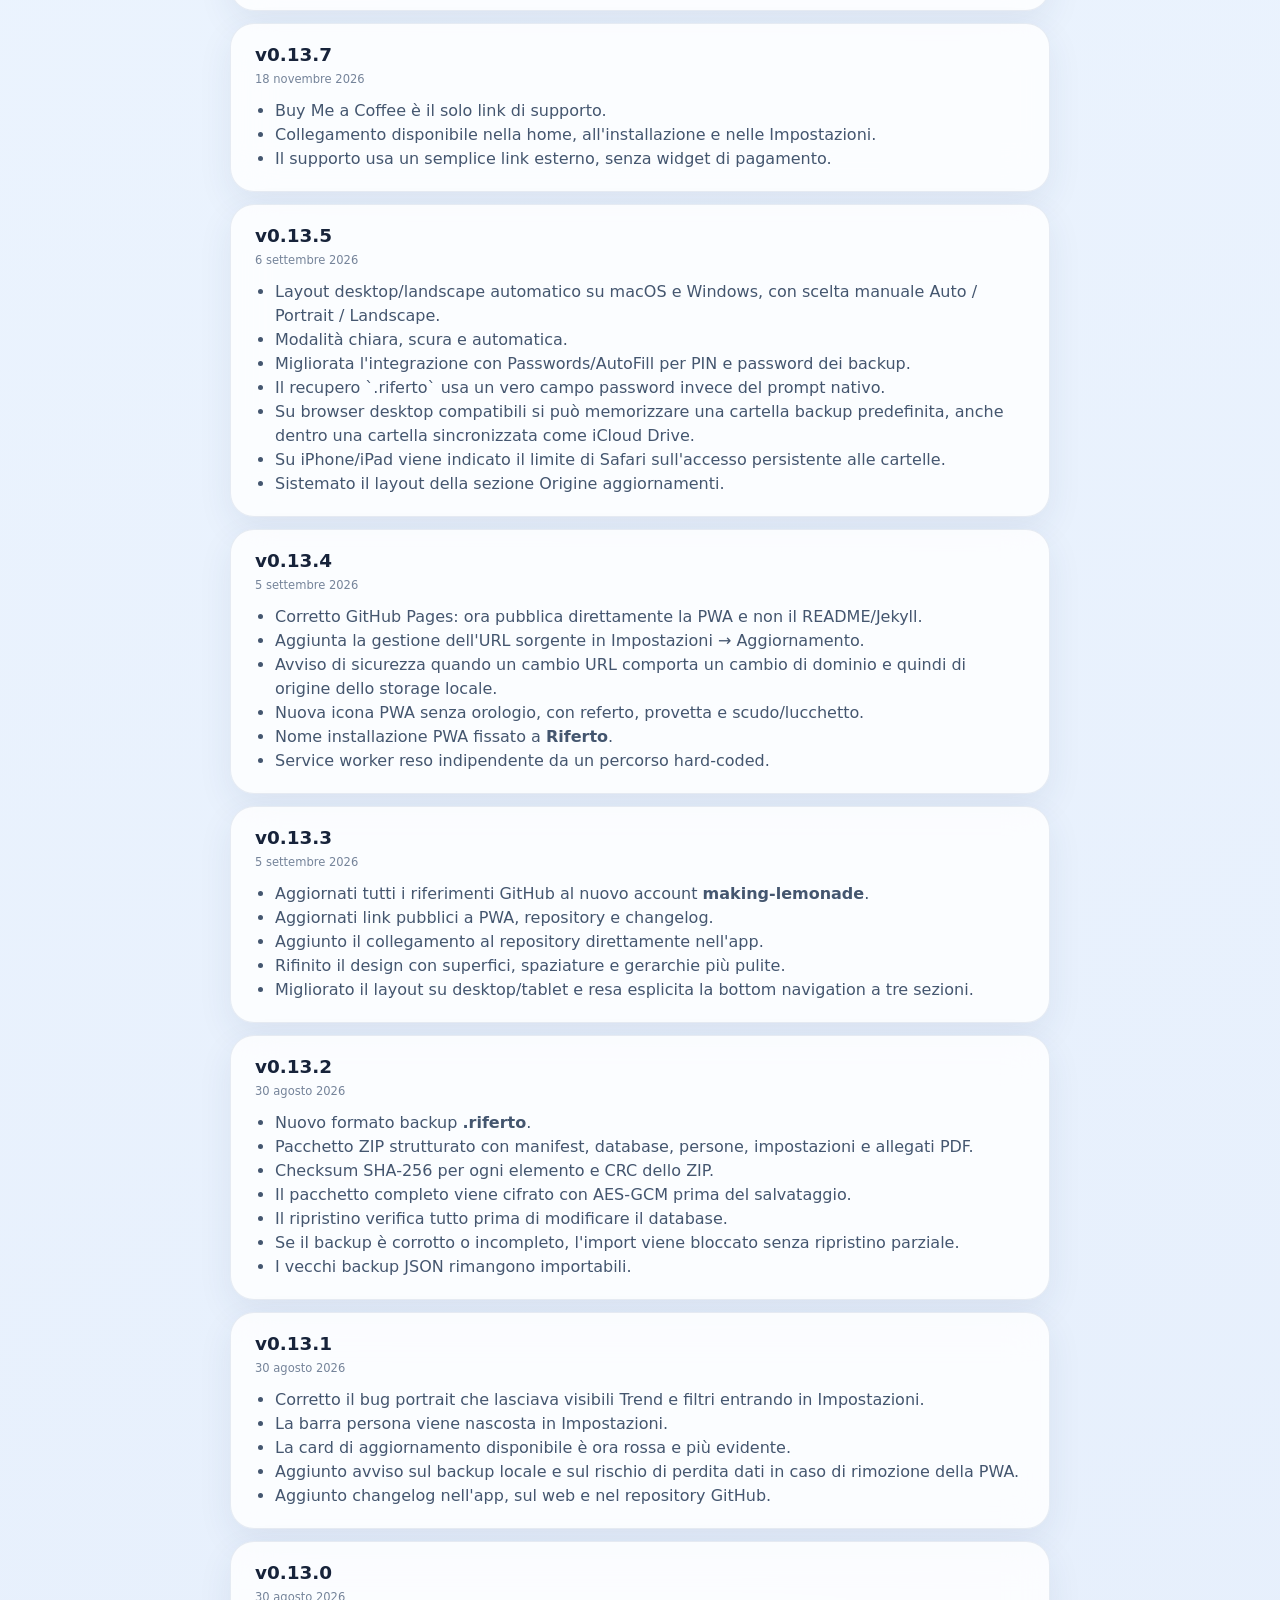
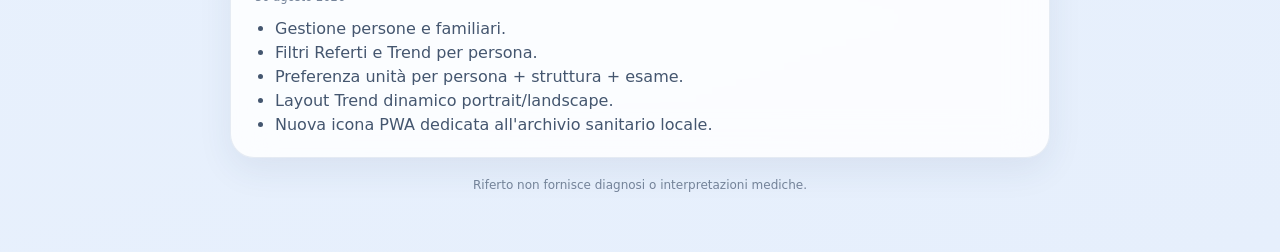
==== commit 0deeebd0: "fix: detect all Riferto data changes for optional Drive backups (v0.13.14)" ====
--- a/riferto/changelog.html
+++ b/riferto/changelog.html
@@ -12,6 +12,7 @@
 </head>
 <body><main class="wrap">
   <section class="head"><div class="brand"><img class="icon" src="./icon-riferto.svg?v=0.13.5" alt=""><div><p class="eyebrow">Riferto</p><h1>Changelog</h1></div></div><p>Le principali modifiche pubblicate nell'app. I dati sanitari continuano a essere conservati sul dispositivo.</p><div class="links"><a class="back" href="./">Apri Riferto</a><a class="back" href="https://github.com/making-lemonade/riferto" target="_blank" rel="noopener">Repository GitHub</a></div></section>
+  <article class="release"><h2>v0.13.14</h2><time>21 novembre 2026</time><ul><li>La sincronizzazione Drive rileva modifiche a referti, familiari e preferiti, e richiede il consenso OAuth Google al primo collegamento.</li><li>Restano necessari un Client ID OAuth Web e la riconnessione dell’account dopo la scadenza del token.</li></ul></article>
   <article class="release"><h2>v0.13.13</h2><time>21 novembre 2026</time><ul><li>Aggiunta la configurazione facoltativa di Google Drive per caricare file .riferto cifrati quando l'app è aperta e collegata.</li><li>Aggiunto un memo privato cifrato, modificabile nelle Impostazioni senza cambiare la password del backup.</li><li>La password backup è distinta dal PIN e suggerita a Password di Apple con l'utente Riferto Backup.</li><li>Il service worker non memorizza risposte Google in cache.</li></ul></article>
   <article class="release"><h2>v0.13.12</h2><time>21 novembre 2026</time><ul><li>Aggiunto il pulsante Condividi nella home e nella pagina di installazione.</li><li>Usa il pannello di condivisione nativo o copia il link nei browser che non lo supportano.</li><li>La condivisione riguarda solo l'indirizzo pubblico dell'app, senza referti o dati locali.</li></ul></article>
   <article class="release"><h2>v0.13.11</h2><time>21 novembre 2026</time><ul><li>Corretto l'avvio della modalità scura su iPhone: la barra di stato usa il colore del tema fin dal primo rendering.</li><li>Rimosso il vecchio parametro iOS che forzava la barra di stato chiara.</li><li>Nessuna modifica a dati, PIN o archivio.</li></ul></article>
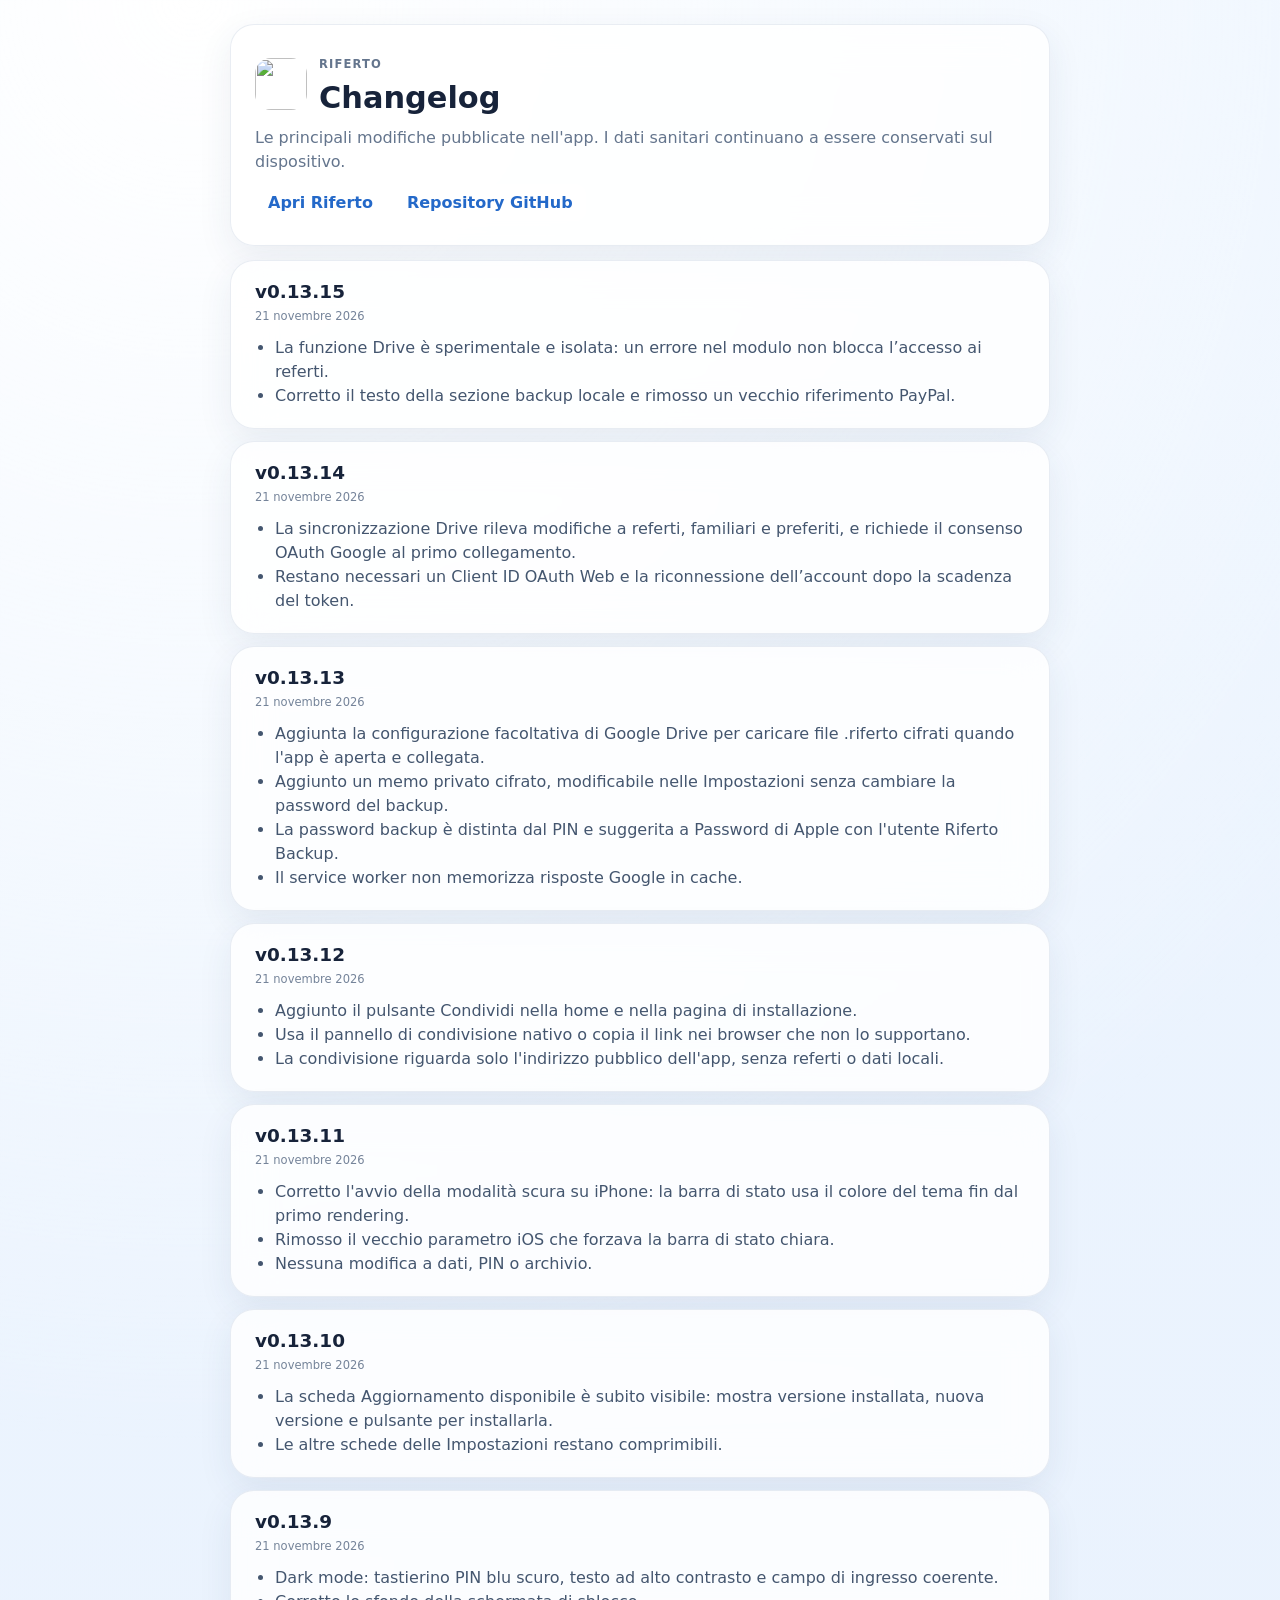
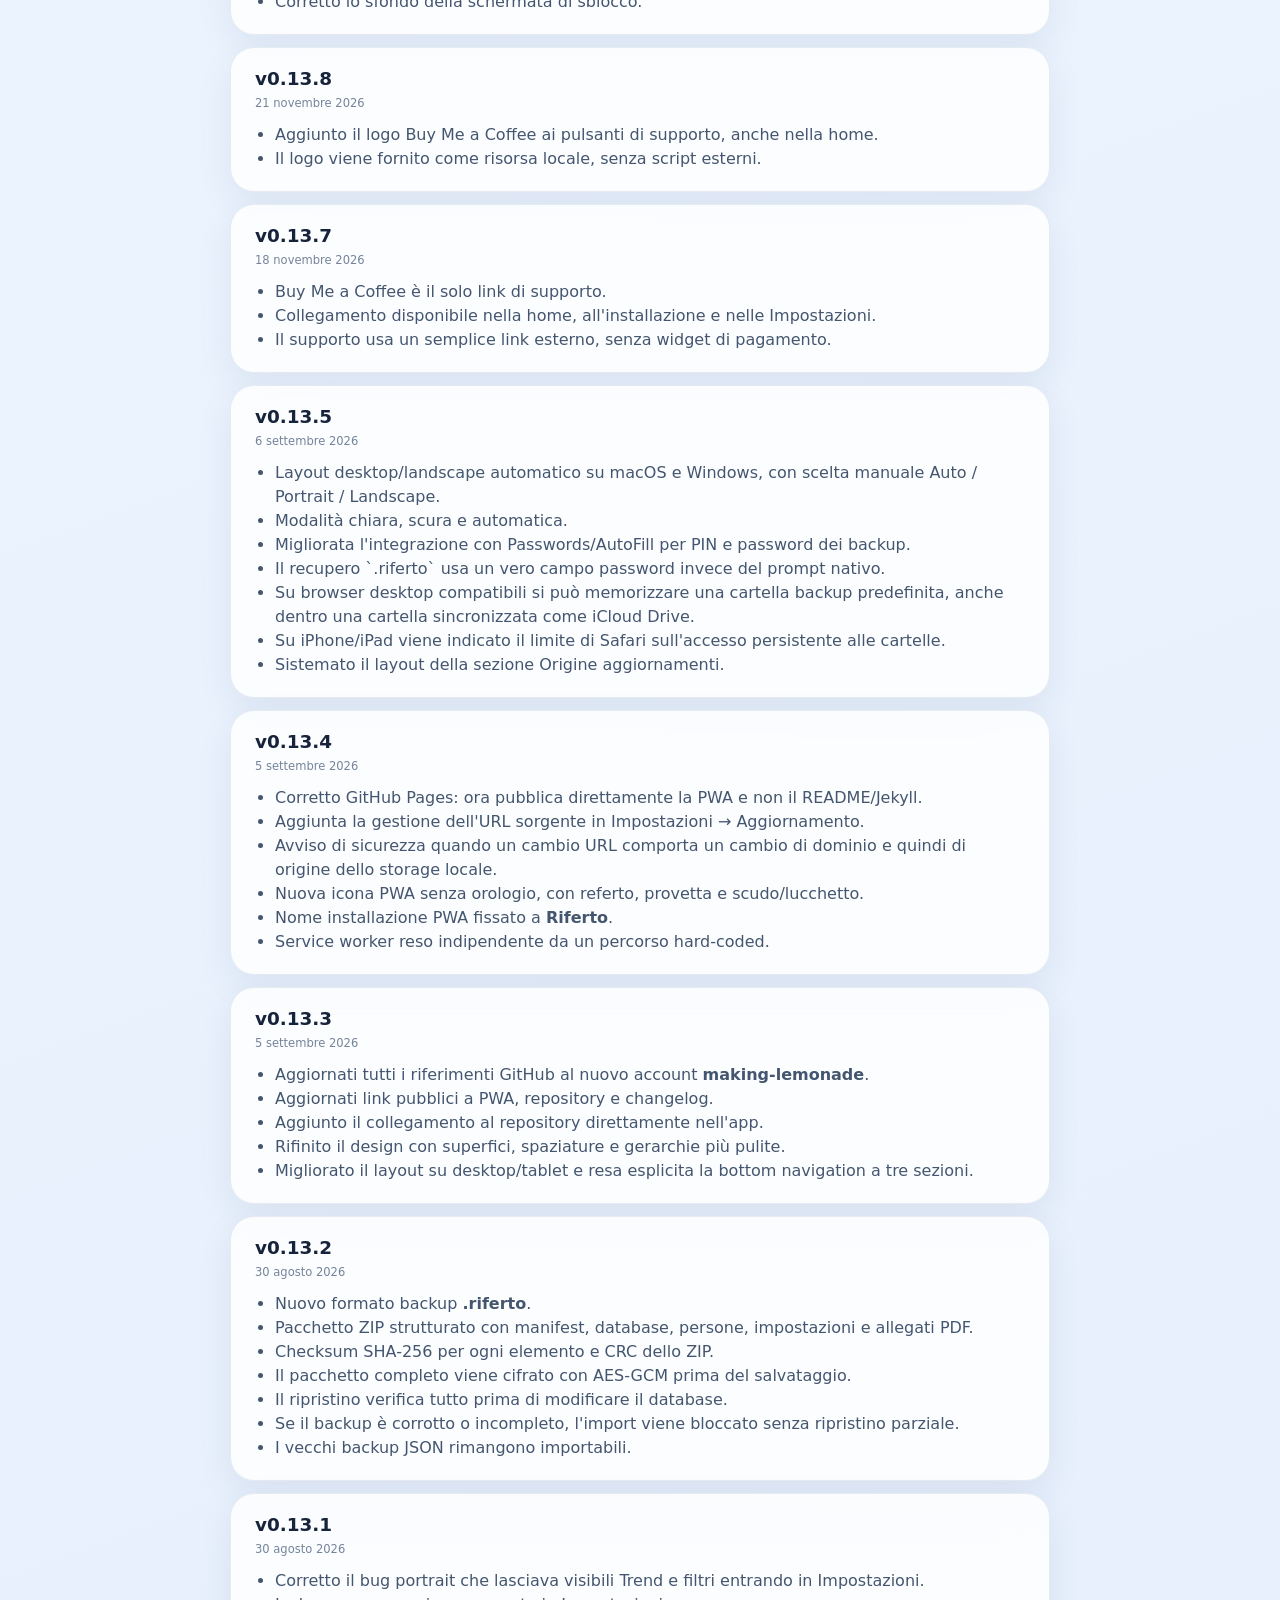
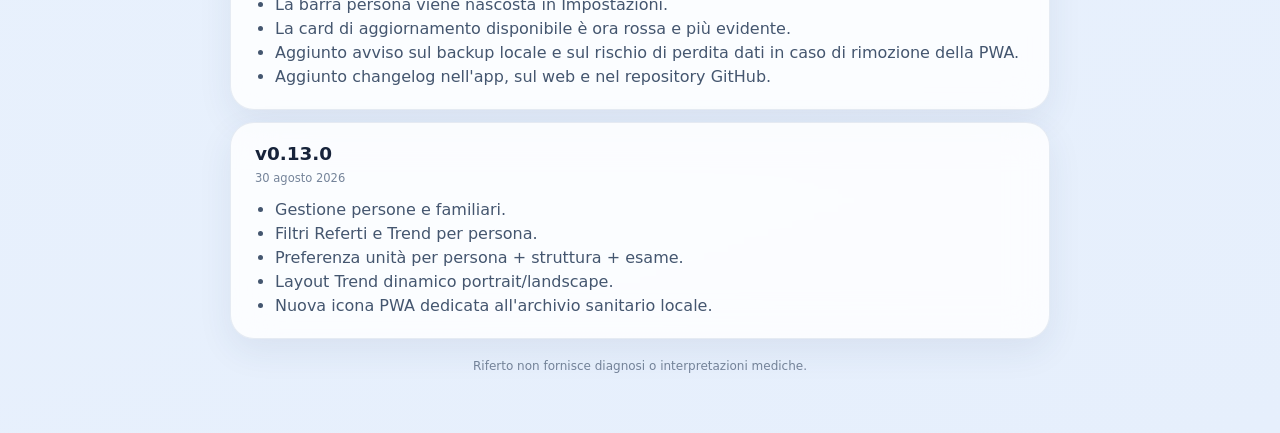
==== commit 11ca8a88: "fix: isolate optional Drive backups and clean legacy support UI (v0.13.15)" ====
--- a/riferto/changelog.html
+++ b/riferto/changelog.html
@@ -12,6 +12,7 @@
 </head>
 <body><main class="wrap">
   <section class="head"><div class="brand"><img class="icon" src="./icon-riferto.svg?v=0.13.5" alt=""><div><p class="eyebrow">Riferto</p><h1>Changelog</h1></div></div><p>Le principali modifiche pubblicate nell'app. I dati sanitari continuano a essere conservati sul dispositivo.</p><div class="links"><a class="back" href="./">Apri Riferto</a><a class="back" href="https://github.com/making-lemonade/riferto" target="_blank" rel="noopener">Repository GitHub</a></div></section>
+  <article class="release"><h2>v0.13.15</h2><time>21 novembre 2026</time><ul><li>La funzione Drive è sperimentale e isolata: un errore nel modulo non blocca l’accesso ai referti.</li><li>Corretto il testo della sezione backup locale e rimosso un vecchio riferimento PayPal.</li></ul></article>
   <article class="release"><h2>v0.13.14</h2><time>21 novembre 2026</time><ul><li>La sincronizzazione Drive rileva modifiche a referti, familiari e preferiti, e richiede il consenso OAuth Google al primo collegamento.</li><li>Restano necessari un Client ID OAuth Web e la riconnessione dell’account dopo la scadenza del token.</li></ul></article>
   <article class="release"><h2>v0.13.13</h2><time>21 novembre 2026</time><ul><li>Aggiunta la configurazione facoltativa di Google Drive per caricare file .riferto cifrati quando l'app è aperta e collegata.</li><li>Aggiunto un memo privato cifrato, modificabile nelle Impostazioni senza cambiare la password del backup.</li><li>La password backup è distinta dal PIN e suggerita a Password di Apple con l'utente Riferto Backup.</li><li>Il service worker non memorizza risposte Google in cache.</li></ul></article>
   <article class="release"><h2>v0.13.12</h2><time>21 novembre 2026</time><ul><li>Aggiunto il pulsante Condividi nella home e nella pagina di installazione.</li><li>Usa il pannello di condivisione nativo o copia il link nei browser che non lo supportano.</li><li>La condivisione riguarda solo l'indirizzo pubblico dell'app, senza referti o dati locali.</li></ul></article>
